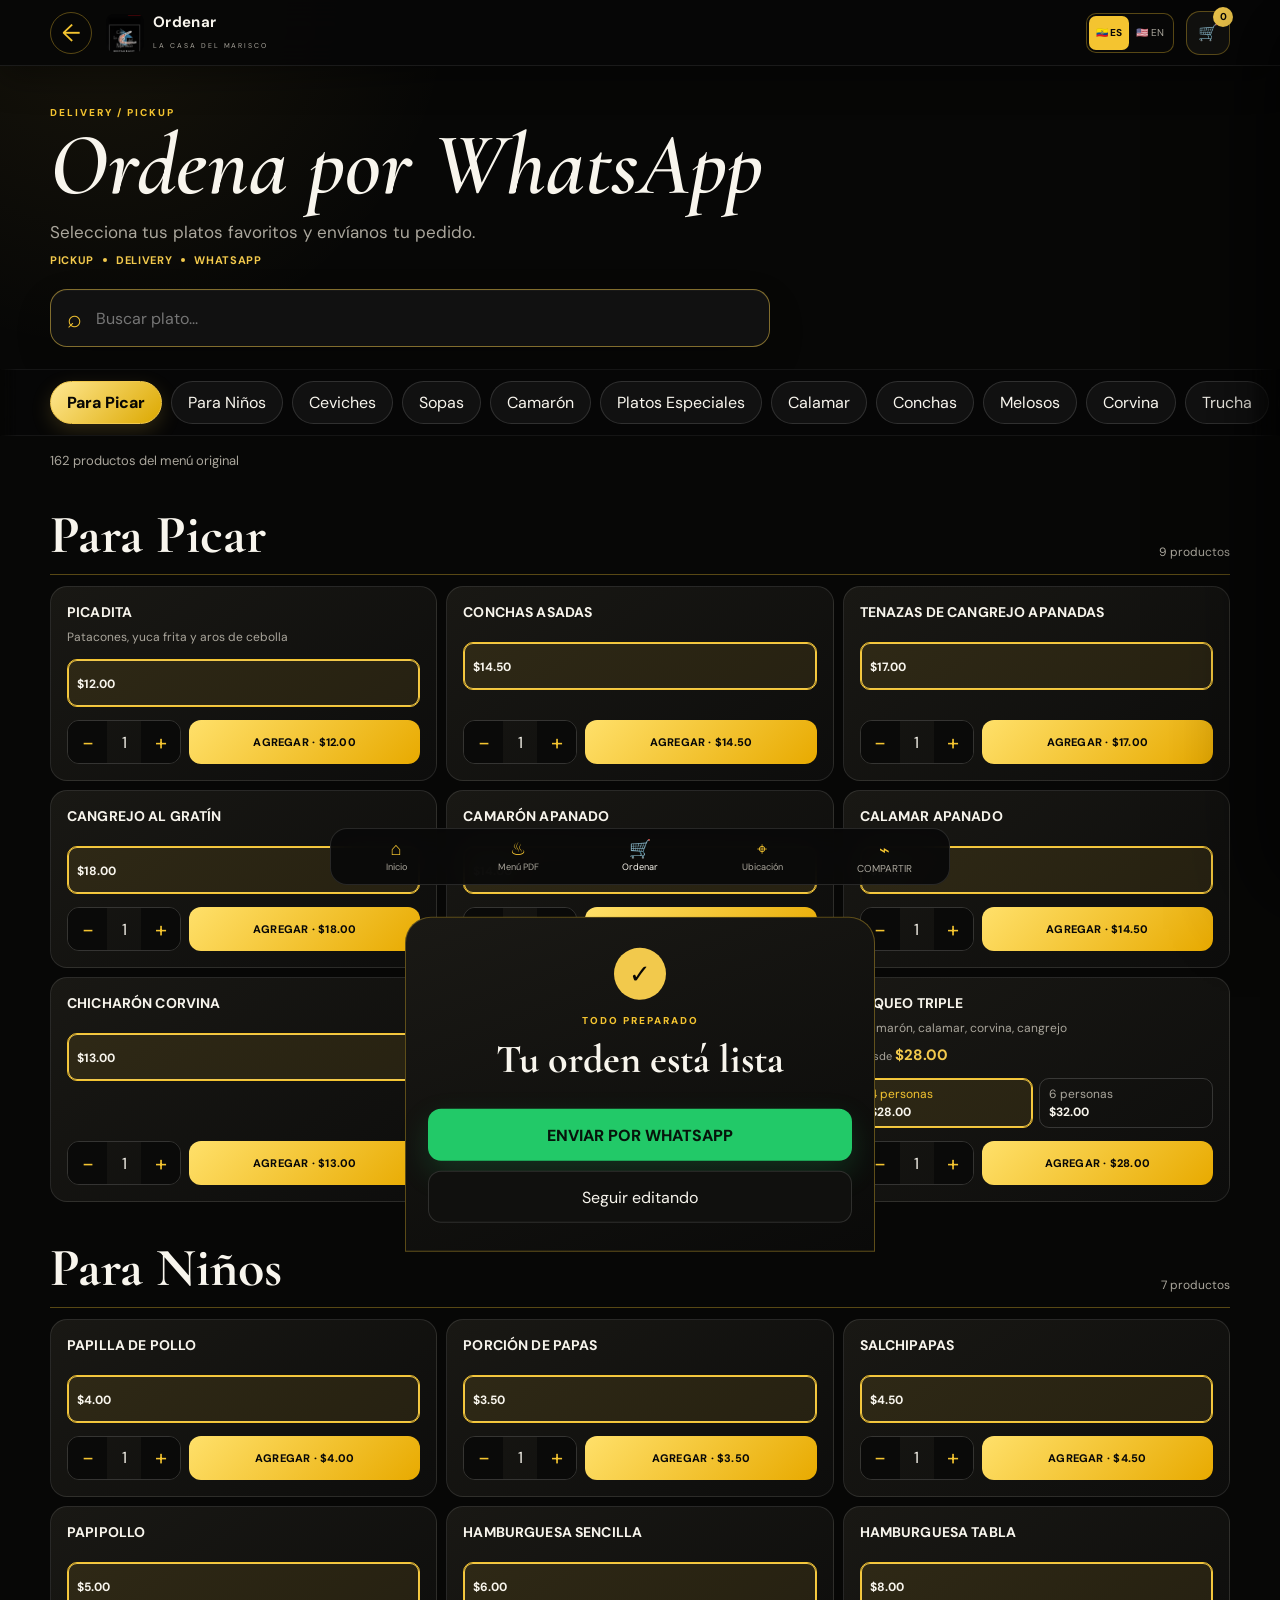
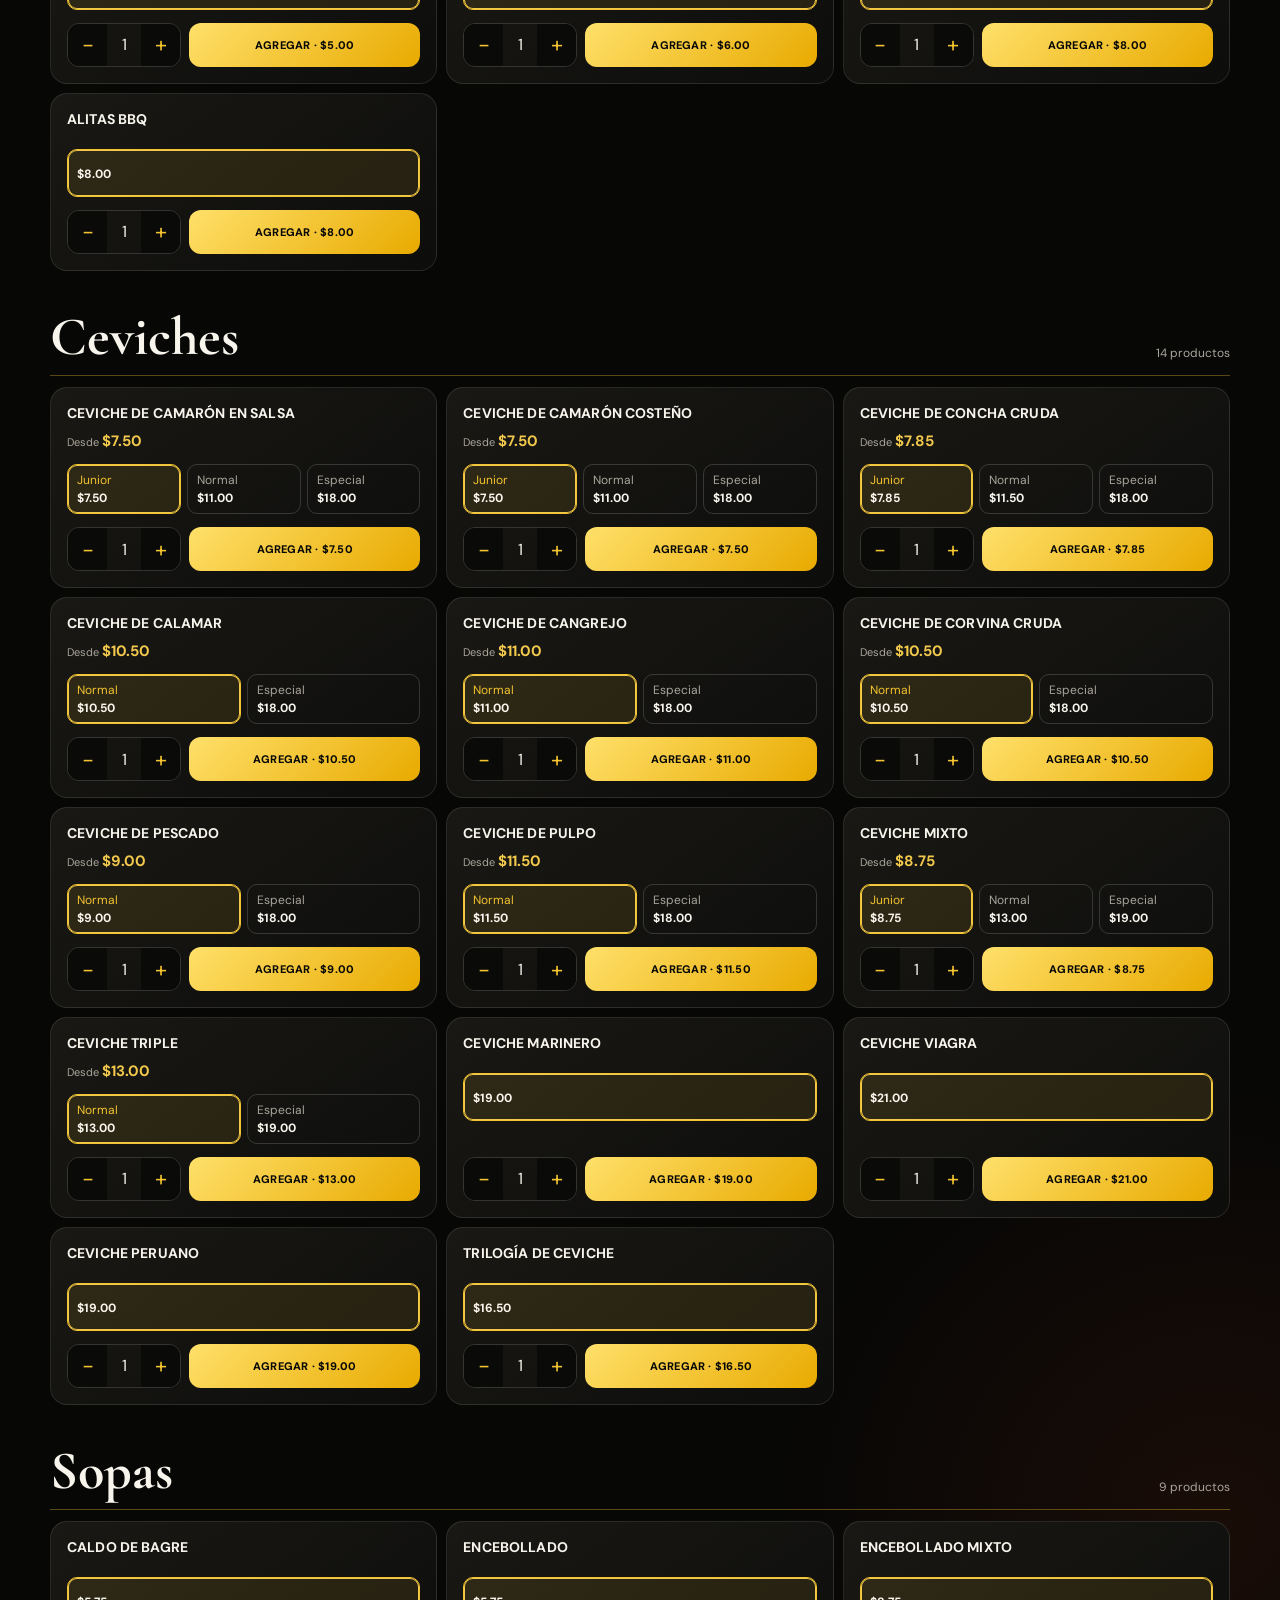
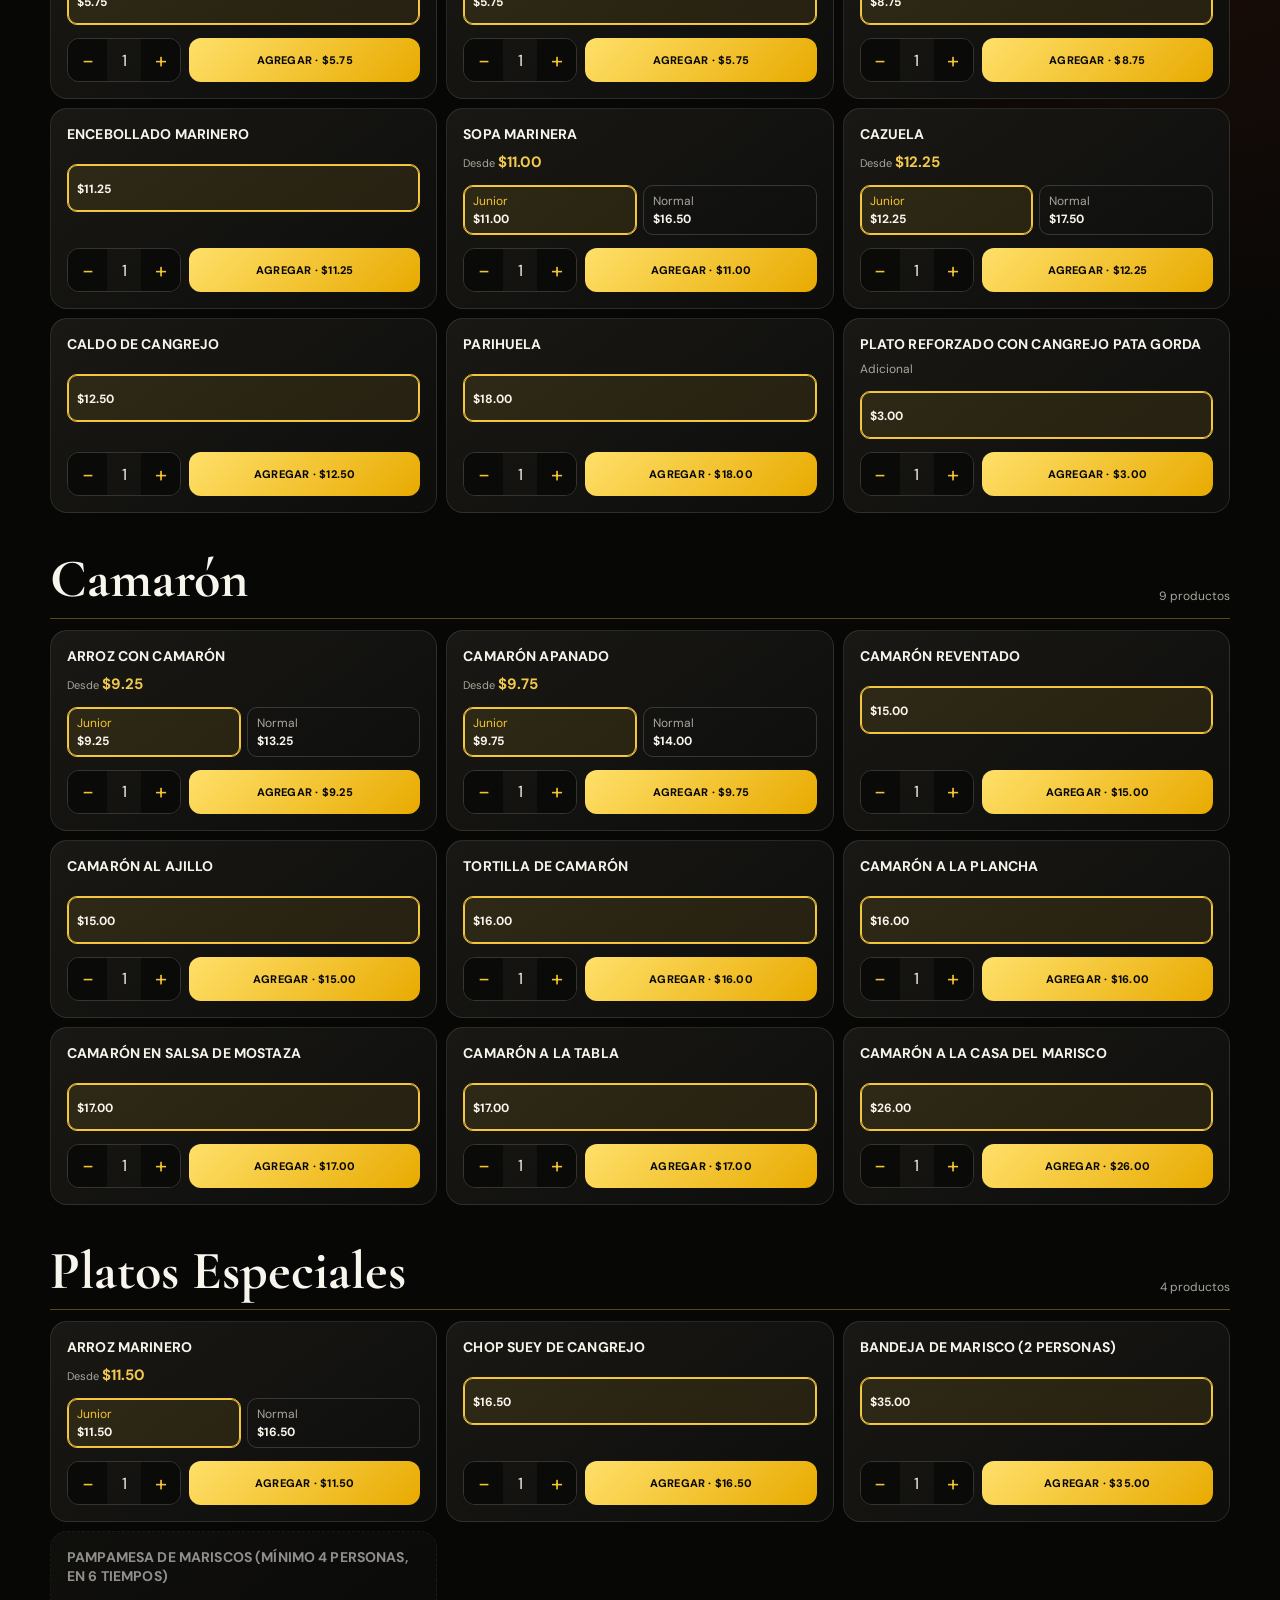
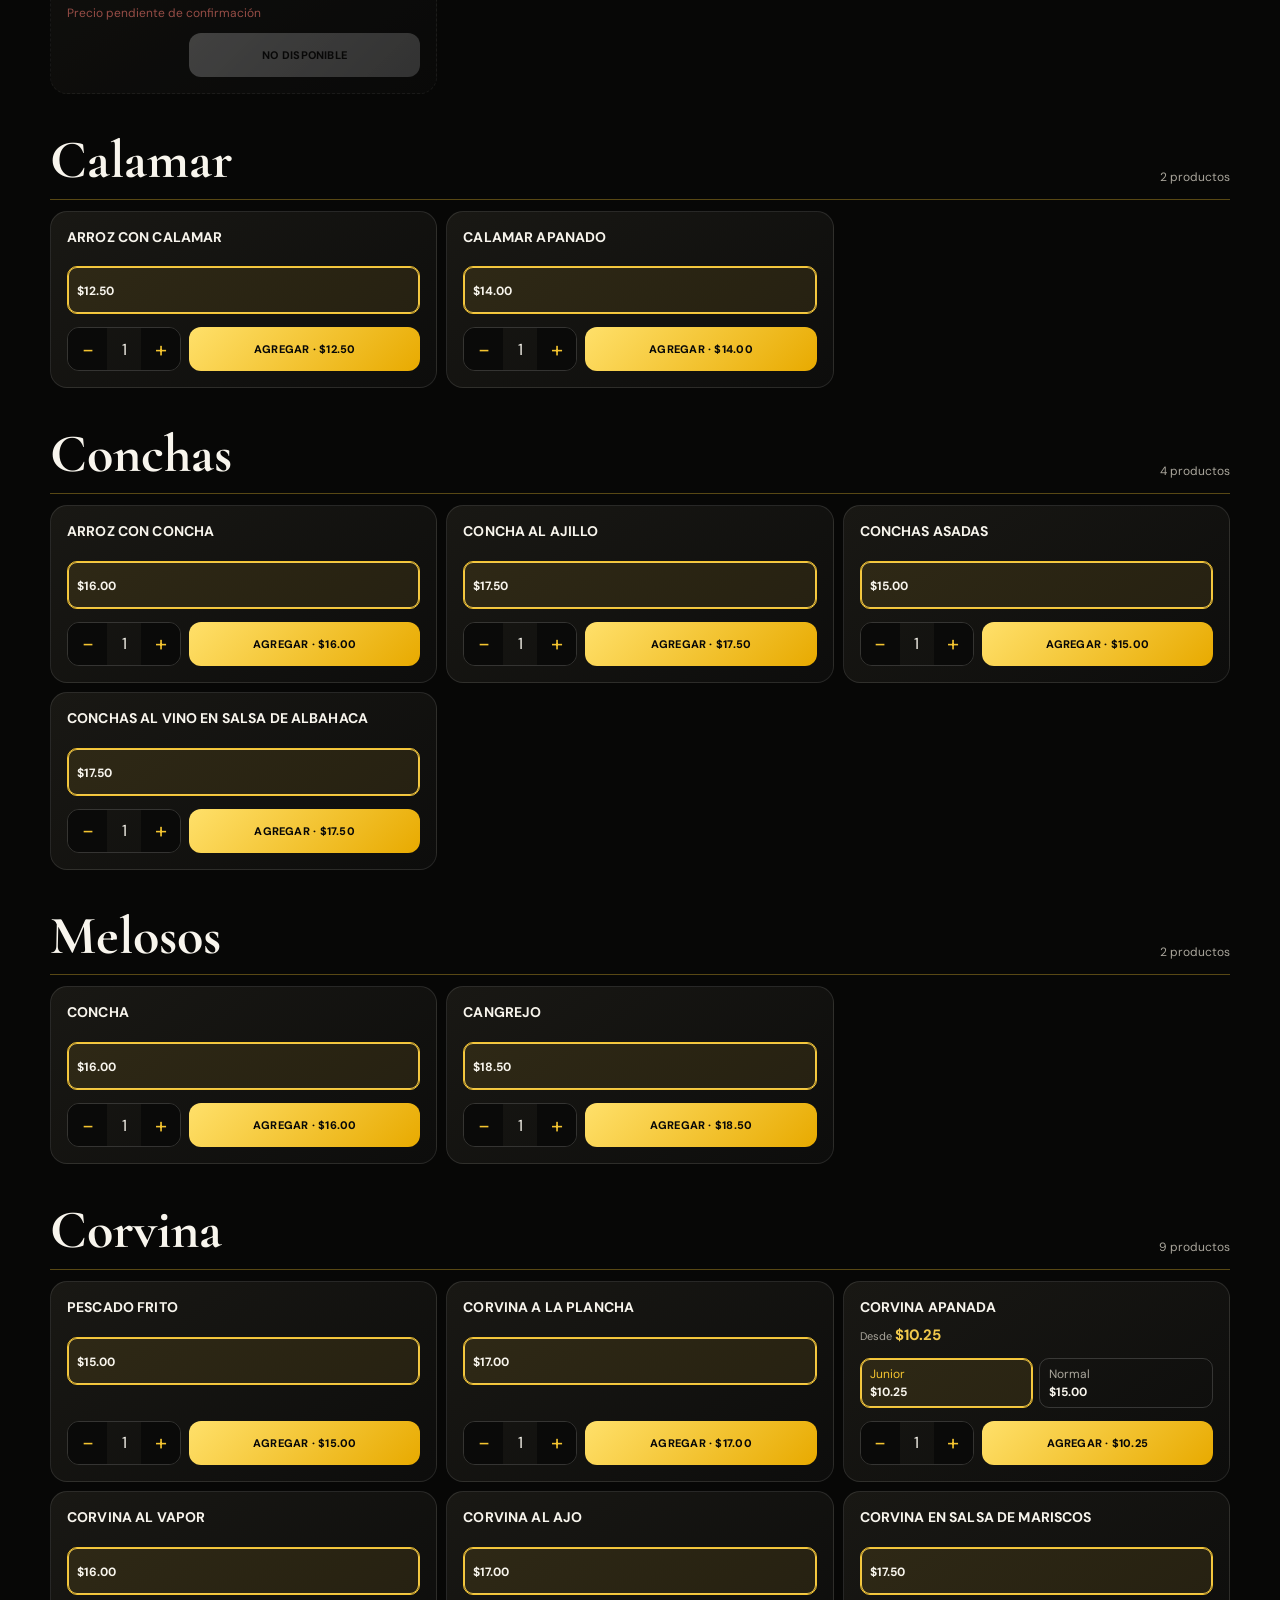
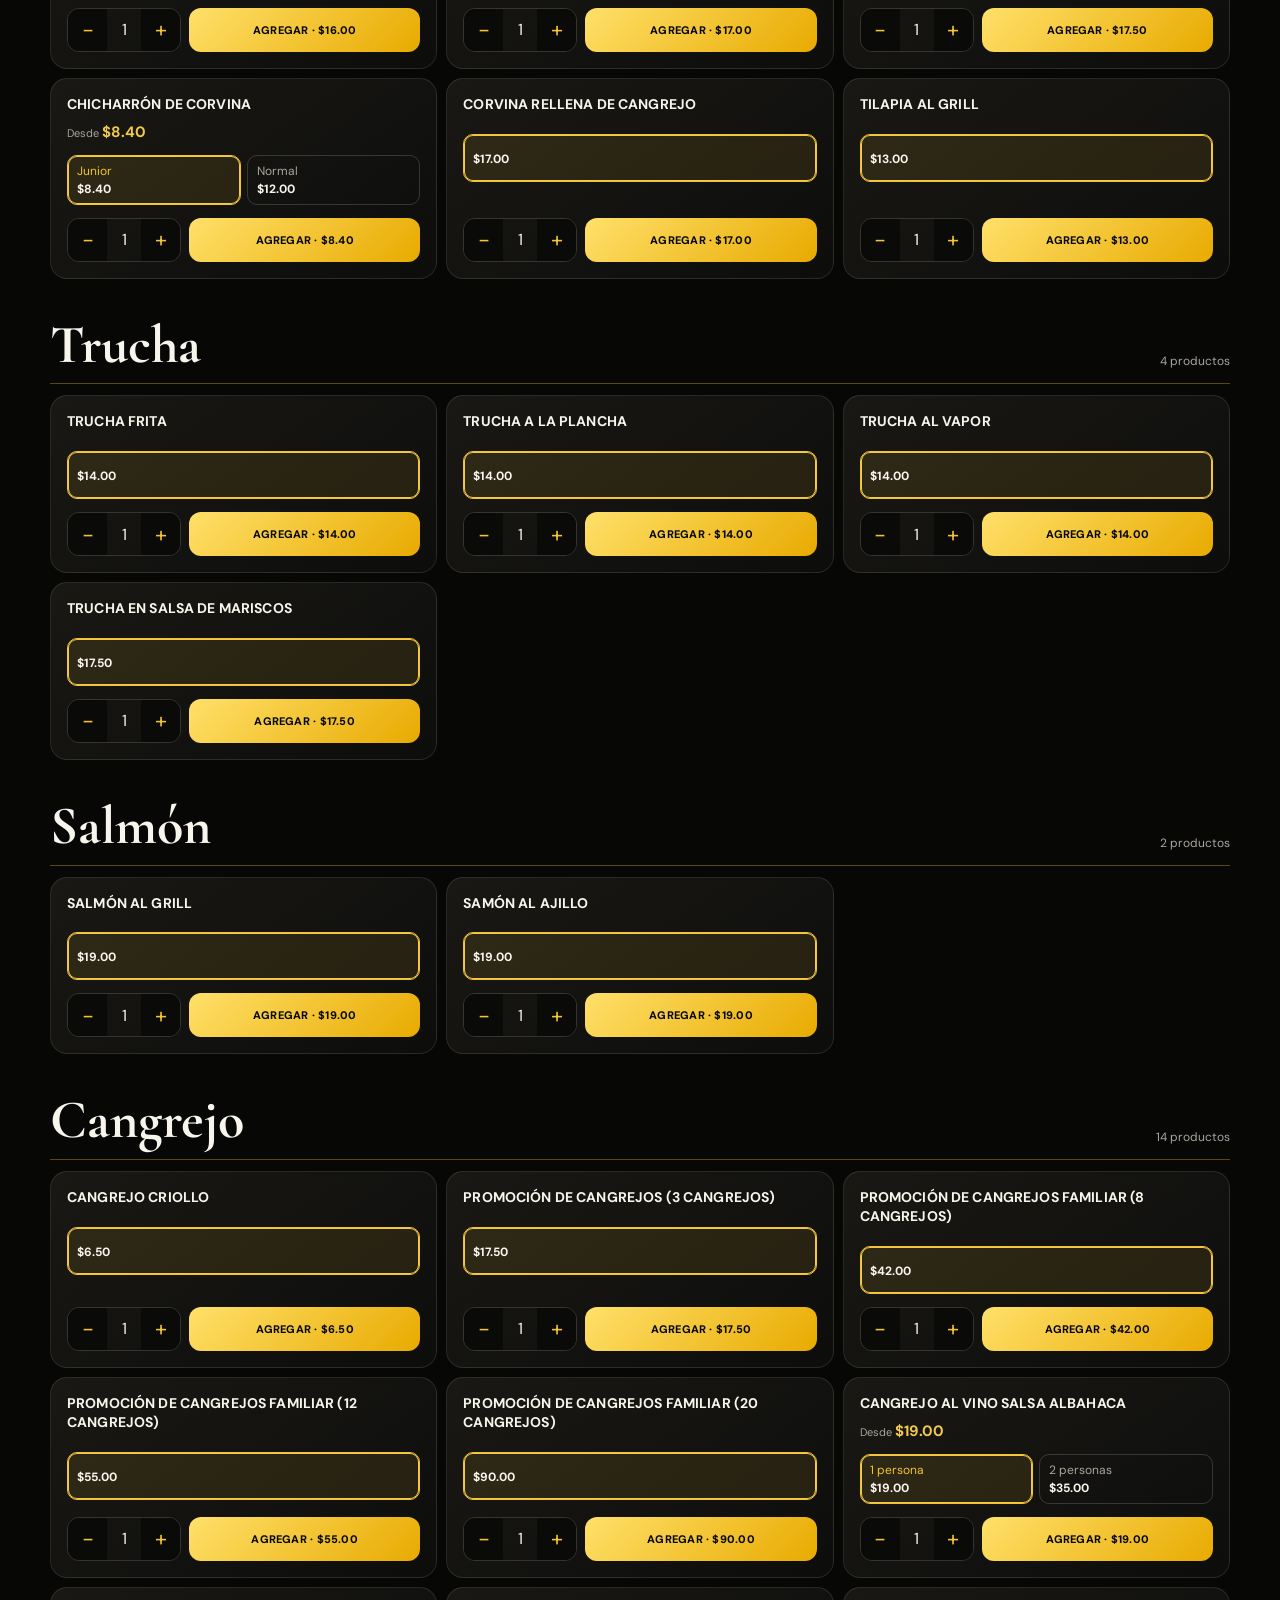
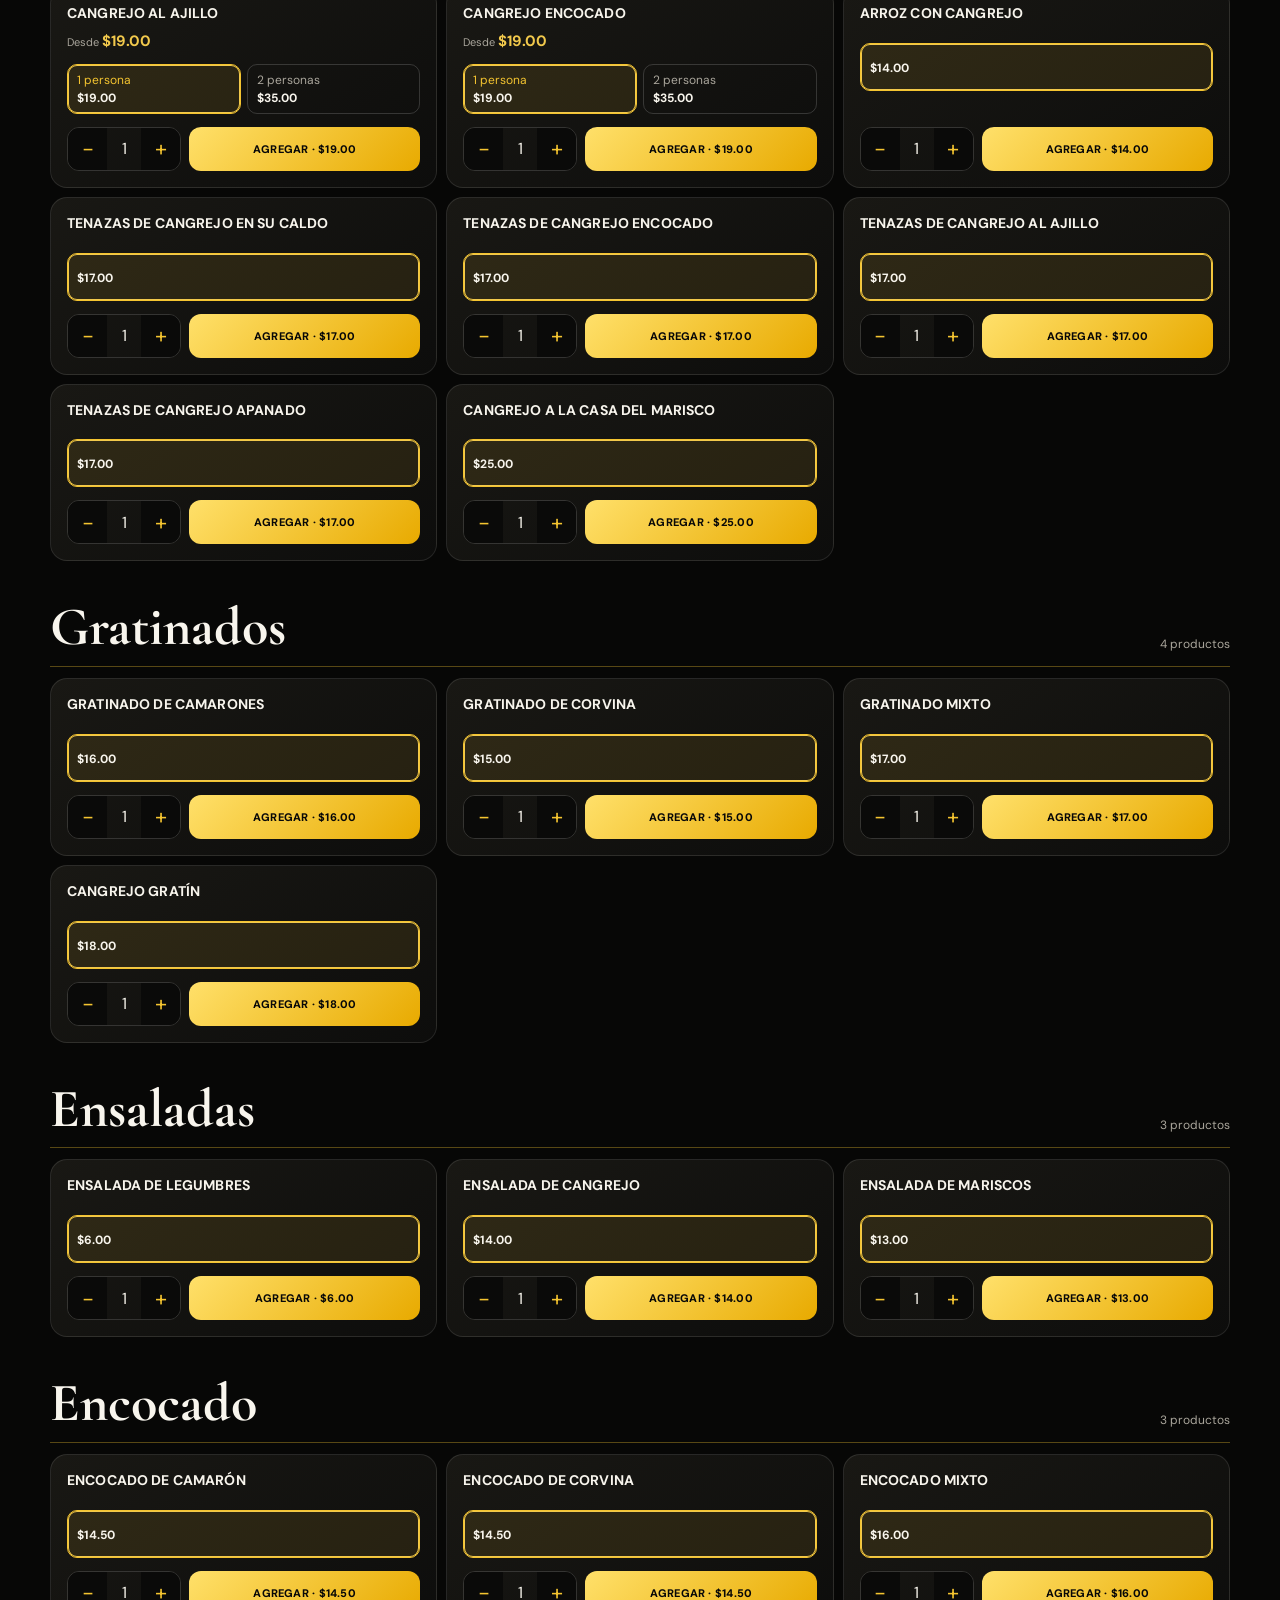
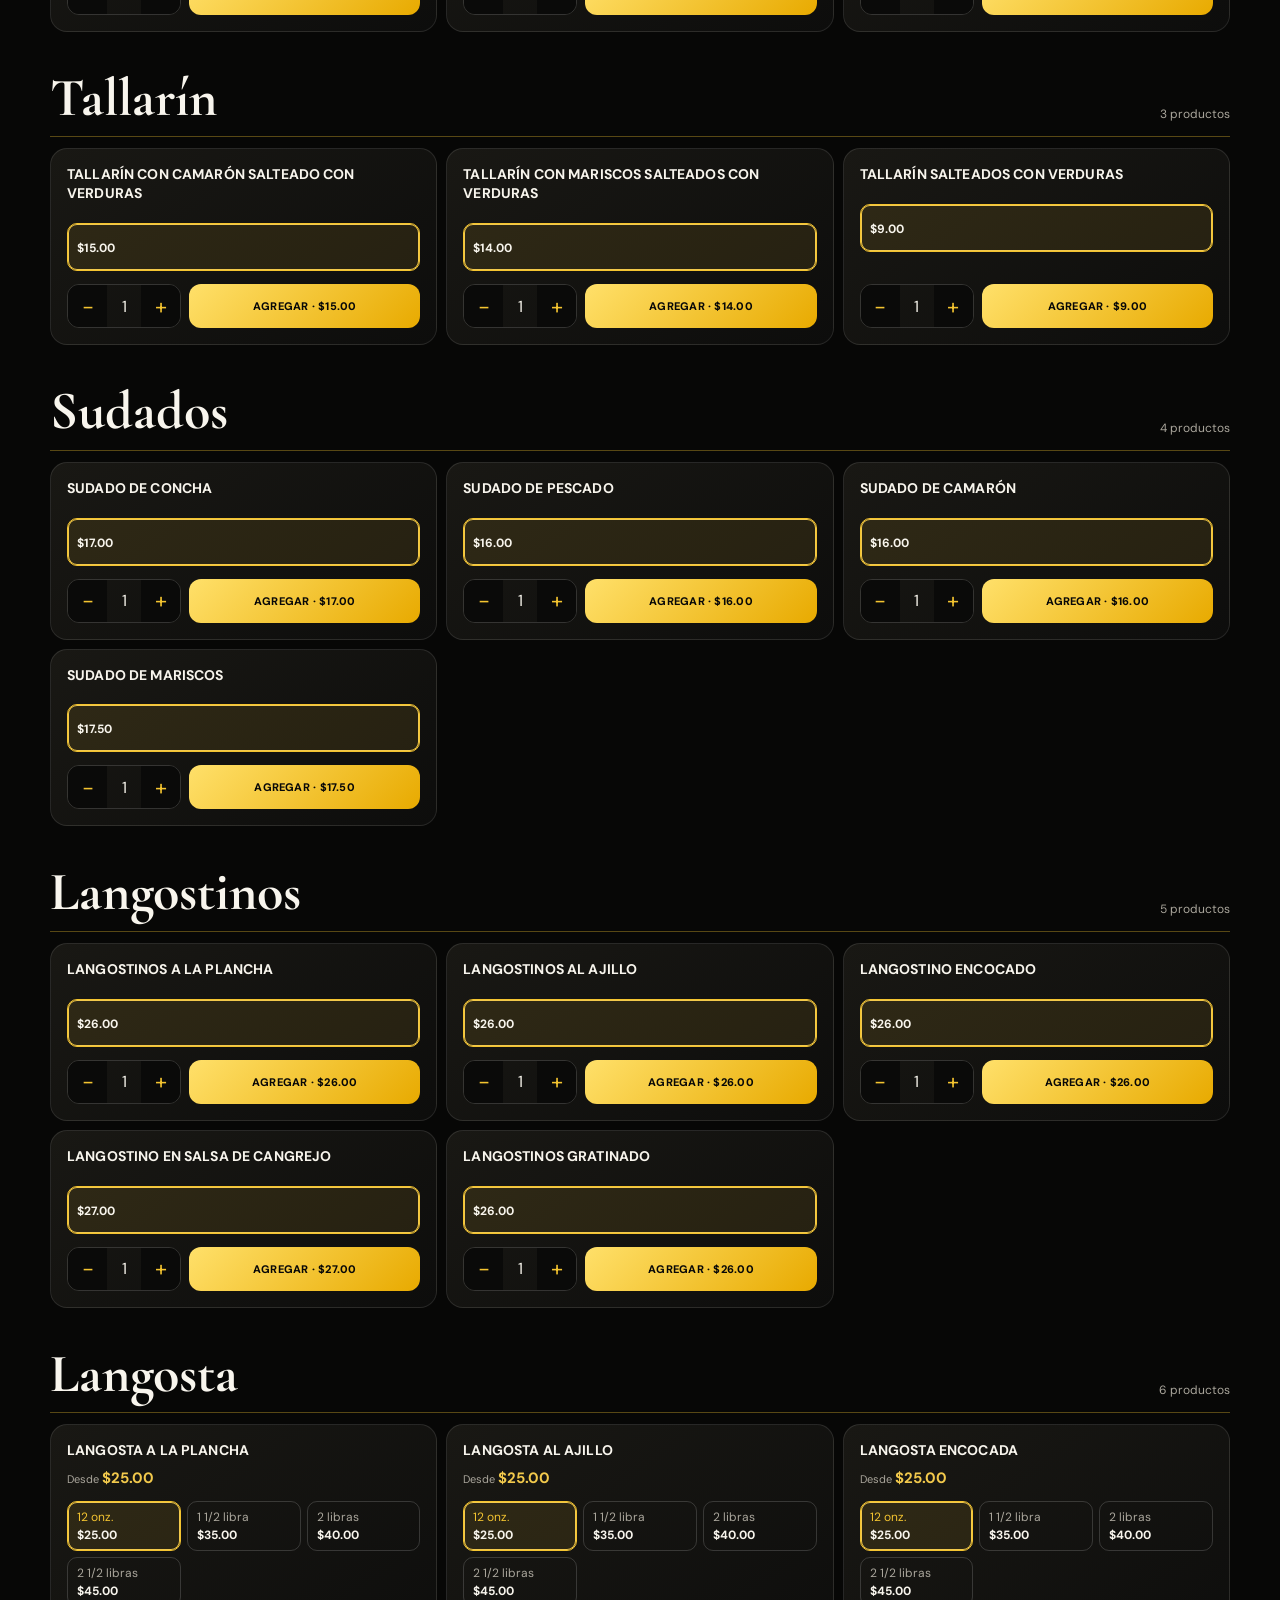
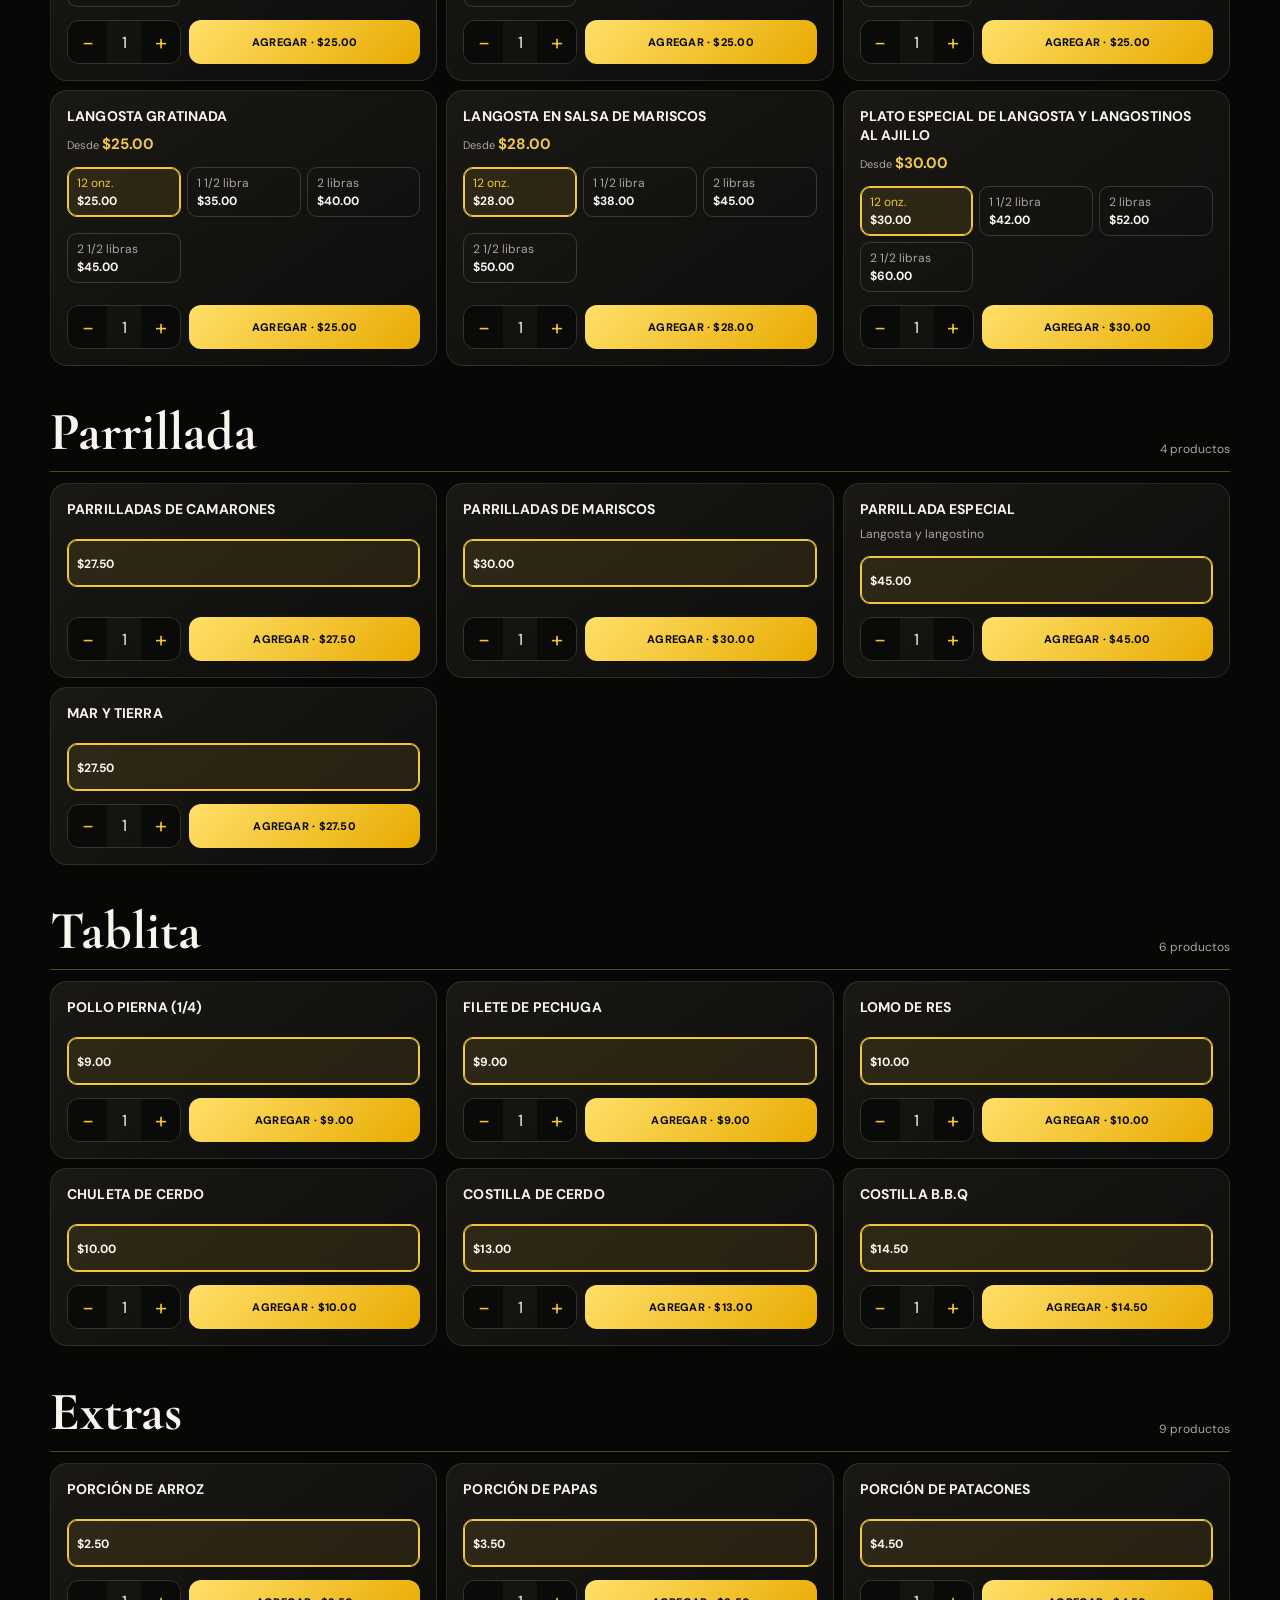
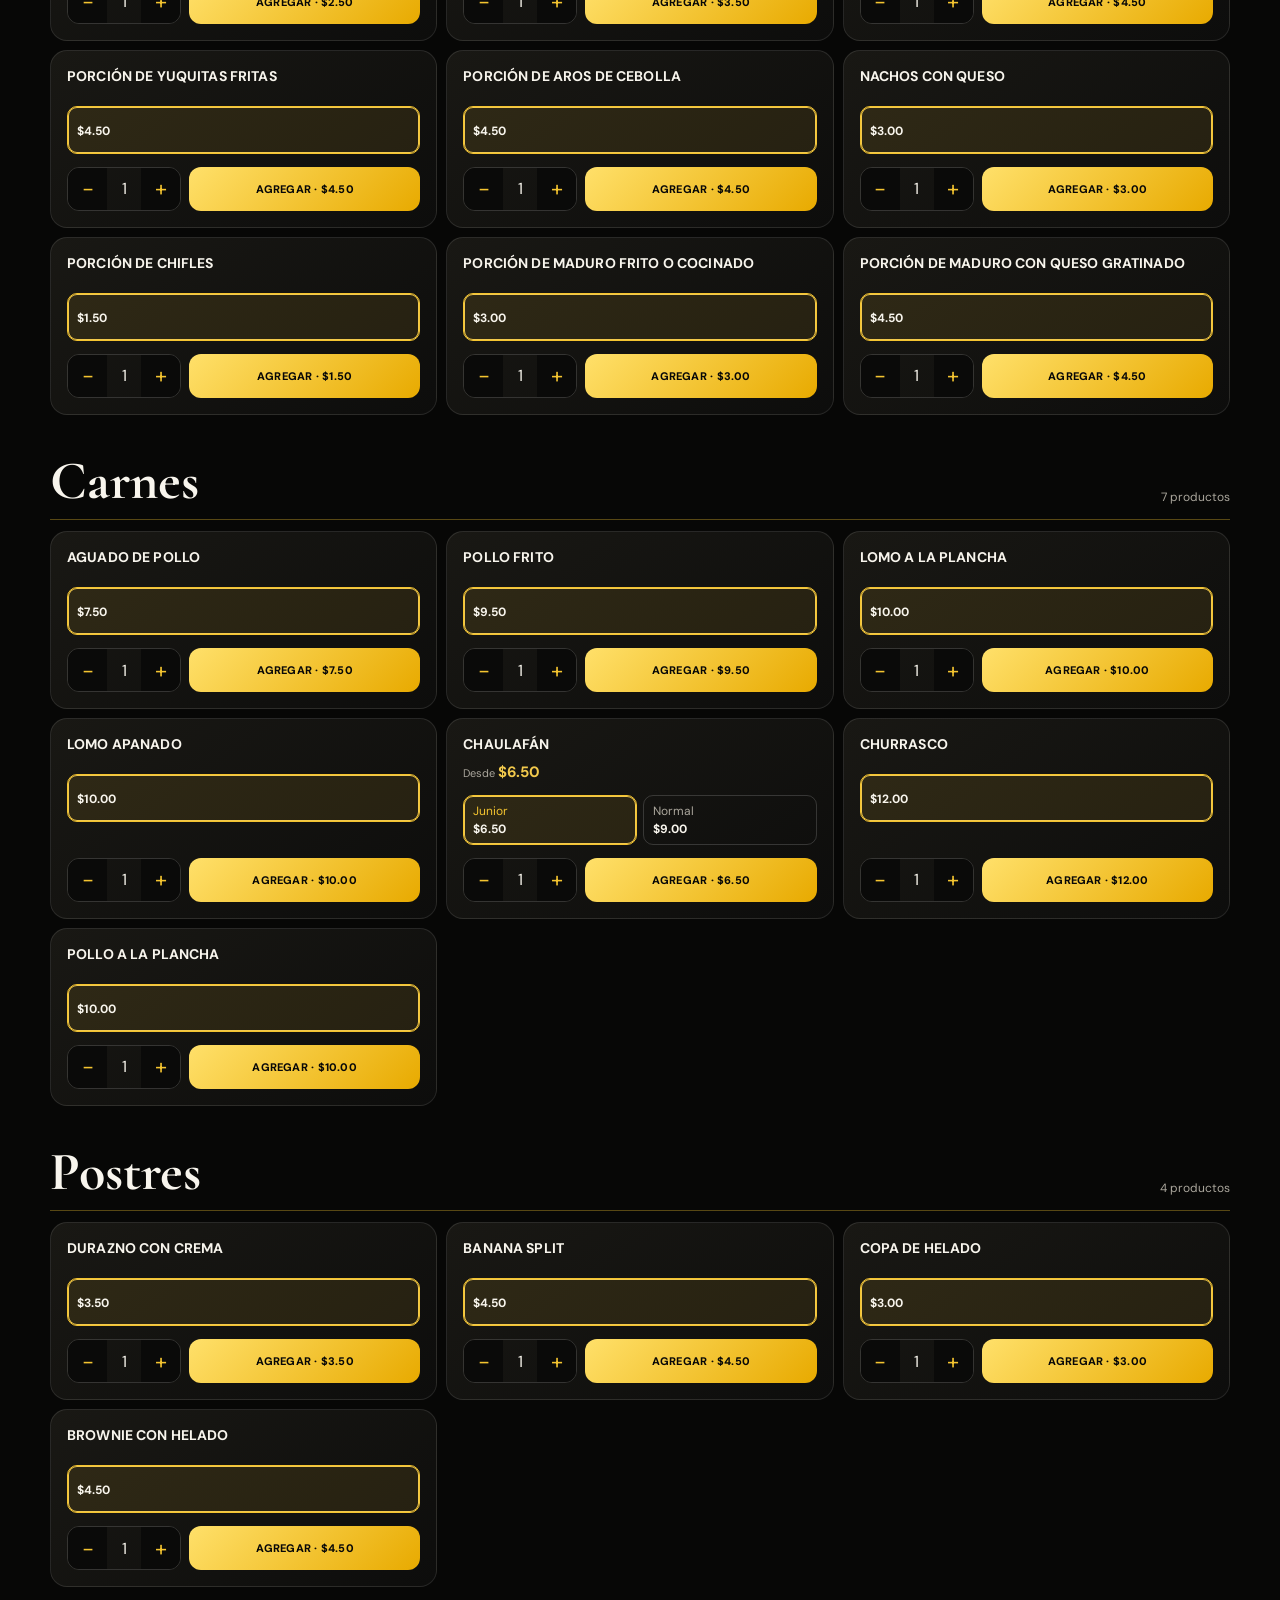
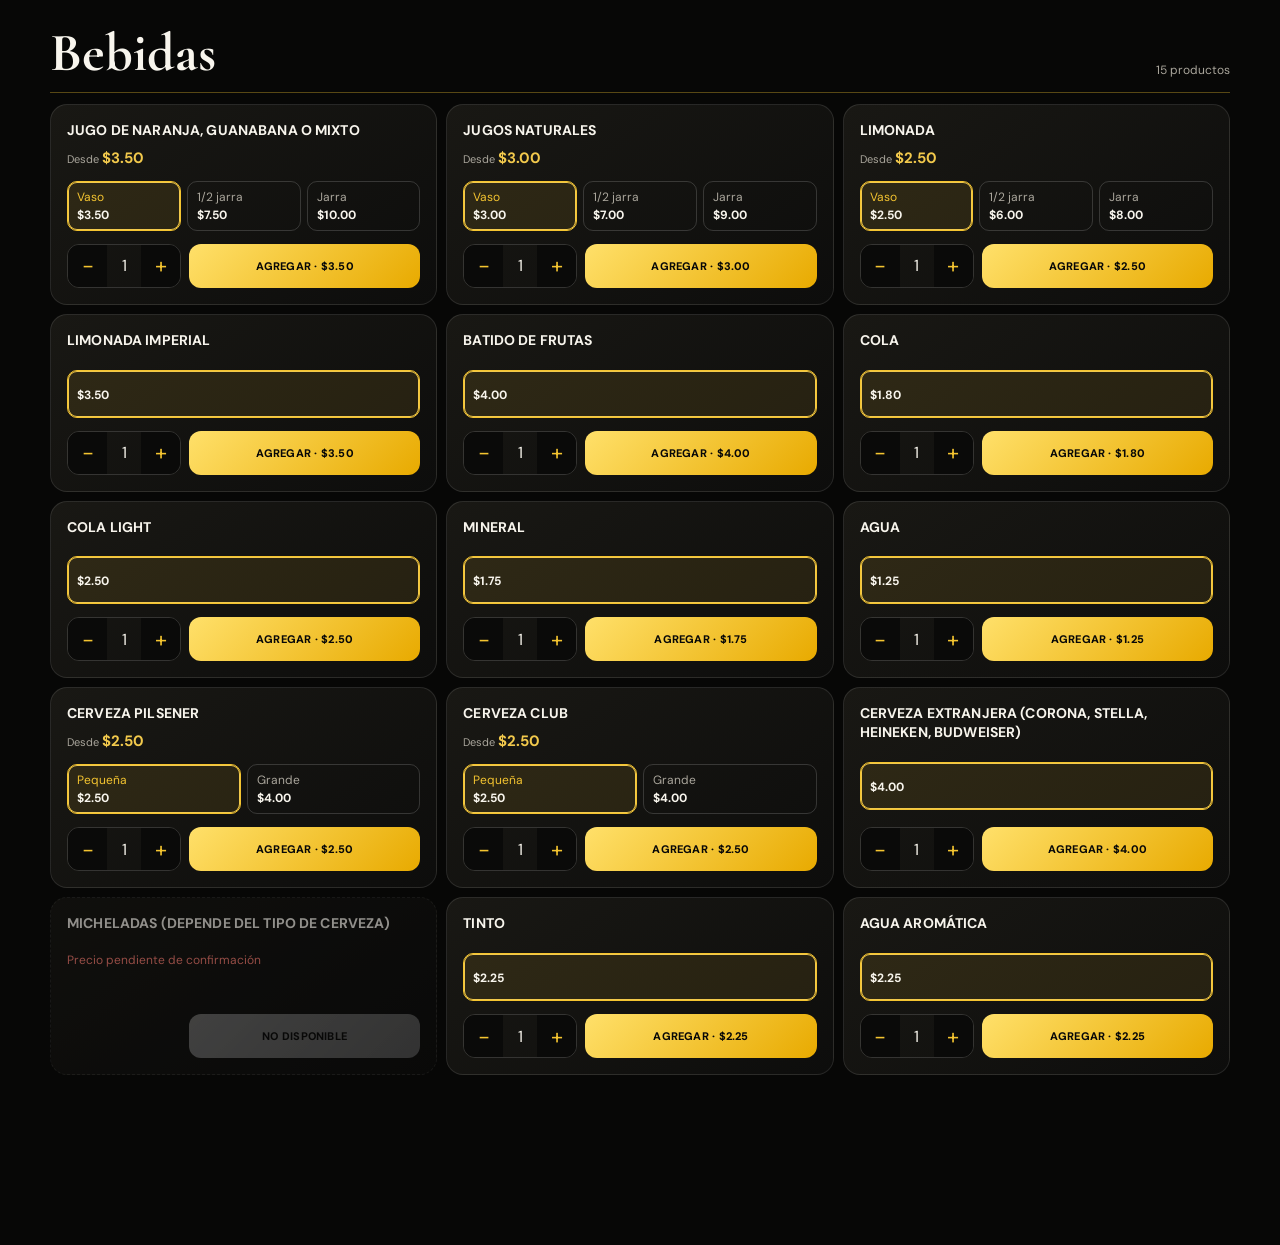
==== ordenar/index.html @ 774e7944 "Initial release - La Casa del Marisco digital card" ====
<!doctype html>
<html lang="es">
  <head>
    <meta charset="UTF-8" />
    <meta name="viewport" content="width=device-width, initial-scale=1, viewport-fit=cover" />
    <meta name="theme-color" content="#080808" />
    <meta name="description" content="Ordena el menú real de La Casa del Marisco por WhatsApp." />
    <title>Ordenar por WhatsApp | La Casa del Marisco</title>
    <link rel="preconnect" href="https://fonts.googleapis.com" />
    <link rel="preconnect" href="https://fonts.gstatic.com" crossorigin />
    <link href="https://fonts.googleapis.com/css2?family=Cormorant+Garamond:ital,wght@1,600&family=DM+Sans:wght@400;500;600;700&display=swap" rel="stylesheet" />
    <link rel="stylesheet" href="order.css" />
    <link rel="stylesheet" href="premium.css" />
    <link rel="stylesheet" href="i18n.css" />
  </head>
  <body>
    <header class="order-header">
      <a href="../#inicio" class="back-link" aria-label="Volver al inicio" data-i18n-aria="backHome">←</a>
      <a href="../#inicio" class="order-brand"><img src="../assets/images/logo-menu.png" alt="" /><span><strong data-i18n="order">Ordenar</strong><small>LA CASA DEL MARISCO</small></span></a>
      <div class="order-language" role="group" aria-label="Idioma" data-i18n-aria="languageLabel"><button type="button" data-lang="es">🇪🇨 ES</button><button type="button" data-lang="en">🇺🇸 EN</button></div>
      <button class="header-cart" id="header-cart" aria-label="Abrir carrito" data-i18n-aria="openCart"><span>🛒</span><b id="header-count">0</b></button>
    </header>

    <main>
      <section class="order-hero">
        <p class="eyebrow" data-i18n="deliveryPickup">Delivery / Pickup</p>
        <h1 data-i18n="orderTitle">Ordena por WhatsApp</h1>
        <p data-i18n="orderIntro">Selecciona tus platos favoritos y envíanos tu pedido.</p>
        <div class="service-pills"><span>Pickup</span><i></i><span>Delivery</span><i></i><span>WhatsApp</span></div>
        <label class="search-field" for="dish-search"><span aria-hidden="true">⌕</span><input id="dish-search" type="search" placeholder="Buscar plato..." data-i18n-placeholder="searchPlaceholder" autocomplete="off" /><button type="button" id="clear-search" aria-label="Limpiar búsqueda" data-i18n-aria="clearSearch" hidden>×</button></label>
      </section>

      <nav class="category-nav" id="category-nav" aria-label="Categorías del menú" data-i18n-aria="menuCategories"></nav>
      <div class="results-status" id="results-status" role="status" aria-live="polite"></div>
      <div class="menu-sections" id="menu-sections"></div>
    </main>

    <button class="sticky-cart" id="open-cart" aria-haspopup="dialog">
      <span>🛒 <b data-i18n="viewOrder">Ver mi orden</b></span><strong id="sticky-summary">0 productos · $0.00</strong>
    </button>

    <div class="cart-backdrop" id="cart-backdrop"></div>
    <aside class="cart-drawer" id="cart-drawer" role="dialog" aria-modal="true" aria-labelledby="cart-title" aria-hidden="true">
      <div class="drawer-heading"><div><p class="eyebrow">La Casa del Marisco</p><h2 id="cart-title" data-i18n="yourOrder">Tu orden</h2></div><button id="close-cart" class="close-cart" aria-label="Cerrar orden" data-i18n-aria="closeOrder">×</button></div>
      <div id="cart-items" class="cart-items"></div>
      <button id="clear-cart" class="clear-cart" data-i18n="clearOrder" disabled>Vaciar orden</button>
      <div class="order-totals"><div><span data-i18n="subtotal">Subtotal</span><strong id="cart-subtotal">$0.00</strong></div><div class="grand-total"><span data-i18n="total">Total</span><strong id="cart-total">$0.00</strong></div></div>

      <form id="checkout-form" novalidate>
        <div class="form-section-title"><span>1</span><div><h3 data-i18n="yourInfo">Tu información</h3><p data-i18n="identifyOrder">Datos para identificar tu pedido</p></div></div>
        <label for="customer-name"><span data-i18n="name">Nombre</span> <span>*</span></label>
        <input id="customer-name" name="name" autocomplete="name" required placeholder="Tu nombre" data-i18n-placeholder="yourName" />
        <div class="form-section-title"><span>2</span><div><h3 data-i18n="receiveOrder">¿Cómo deseas recibir tu orden?</h3></div></div>
        <fieldset>
          <legend><span data-i18n="orderType">Tipo de orden</span> <span>*</span></legend>
          <label class="radio-card"><input type="radio" name="orderType" value="Pickup" required /><span>🏪 Pickup</span></label>
          <label class="radio-card"><input type="radio" name="orderType" value="Delivery" required /><span>🛵 Delivery</span></label>
        </fieldset>
        <div id="delivery-field" hidden><label for="delivery-address"><span data-i18n="deliveryAddress">Dirección de entrega</span> <span>*</span></label><textarea id="delivery-address" rows="3" placeholder="Escribe la dirección completa" data-i18n-placeholder="fullAddress"></textarea></div>
        <label for="order-notes" data-i18n="restaurantNotes">Notas para el restaurante</label>
        <textarea id="order-notes" rows="3" placeholder="Ej.: sin cebolla, poca sal, indicaciones especiales..." data-i18n-placeholder="notesPlaceholder"></textarea>
        <p class="field-help" data-i18n="notesHelp">Puedes escribir aquí cualquier indicación para tu pedido.</p>
        <div class="form-error" id="form-error" role="alert" aria-live="assertive"></div>
        <button type="submit" class="send-button" data-i18n="sendOrder">💬 Enviar orden por WhatsApp</button>
        <p class="privacy-note" data-i18n="privacyNote">Revisarás tu mensaje antes de enviarlo. Aquí no se procesan pagos.</p>
      </form>
    </aside>

    <div class="confirm-backdrop" id="confirm-backdrop"></div>
    <section class="confirm-sheet" id="confirm-sheet" role="dialog" aria-modal="true" aria-labelledby="confirm-title" aria-hidden="true">
      <span class="confirm-check">✓</span><p class="eyebrow" data-i18n="allReady">Todo preparado</p><h2 id="confirm-title" data-i18n="orderReady">Tu orden está lista</h2>
      <p id="confirm-summary"></p><strong id="confirm-total"></strong><p id="confirm-type"></p>
      <button id="confirm-send" class="send-button" data-i18n="sendWhatsapp">Enviar por WhatsApp</button><button id="continue-editing" class="continue-button" data-i18n="continueEditing">Seguir editando</button>
    </section>

    <nav class="bottom-nav" aria-label="Navegación inferior" data-i18n-aria="bottomNavigation">
      <a href="../#inicio"><span>⌂</span><small data-i18n="home">Inicio</small></a>
      <a href="../#menu"><span>♨</span><small data-i18n="pdfMenu">Menú PDF</small></a>
      <a href="./" aria-current="page"><span>🛒</span><small data-i18n="order">Ordenar</small></a>
      <a id="order-location" target="_blank" rel="noopener noreferrer"><span>⌖</span><small data-i18n="location">Ubicación</small></a>
      <button id="order-share"><span>⌁</span><small data-i18n="share">Compartir</small></button>
    </nav>
    <div class="toast" id="toast" role="status" aria-live="polite"></div>
    <script type="module" src="order.js"></script>
  </body>
</html>
---- ordenar/order.css ----
:root{--ink:#070707;--panel:#11110f;--panel2:#191814;--gold:#f4c430;--gold2:#ffe06a;--white:#f8f5ed;--muted:#aaa69c;--line:rgba(244,196,48,.34);--danger:#ff8175;--max:1180px}*{box-sizing:border-box}html{scroll-behavior:smooth;scroll-padding-top:158px}body{margin:0;min-width:320px;background:radial-gradient(circle at 85% 15%,rgba(195,77,18,.12),transparent 30%),var(--ink);color:var(--white);font-family:"DM Sans",sans-serif;overflow-x:hidden;padding-bottom:150px}button,input,textarea{font:inherit}.order-header{height:72px;position:sticky;z-index:30;top:0;display:grid;grid-template-columns:44px 1fr auto;align-items:center;gap:12px;padding:8px max(14px,calc((100vw - var(--max))/2));background:rgba(7,7,7,.92);backdrop-filter:blur(18px);border-bottom:1px solid rgba(255,255,255,.08)}.back-link{width:42px;height:42px;display:grid;place-items:center;border:1px solid var(--line);border-radius:50%;color:var(--gold);text-decoration:none;font-size:24px}.order-brand{color:var(--white);text-decoration:none}.order-brand strong{font-family:"Cormorant Garamond",serif;font-size:20px;display:block}.order-brand small{font-size:8px;letter-spacing:.28em;color:var(--muted)}.menu-link{color:var(--gold);font-size:12px;text-decoration:none;border:1px solid var(--line);border-radius:12px;padding:10px 12px}.order-hero{width:min(var(--max),calc(100% - 28px));margin:0 auto;padding:62px 0 28px}.eyebrow{margin:0 0 8px;color:var(--gold);font-size:10px;font-weight:800;letter-spacing:.2em;text-transform:uppercase}.order-hero h1,.drawer-heading h2{font-family:"Cormorant Garamond",serif;font-style:italic;font-weight:600;line-height:.88;margin:0}.order-hero h1{font-size:clamp(56px,11vw,104px);max-width:780px}.order-hero>p:last-of-type{color:var(--muted);font-size:17px}.search-field{margin-top:28px;max-width:660px;height:56px;display:flex;align-items:center;gap:12px;padding:0 16px;border:1px solid var(--line);border-radius:17px;background:#111}.search-field span{font-size:25px;color:var(--gold)}.search-field input{width:100%;border:0;outline:0;background:transparent;color:var(--white);font-size:16px}.category-nav{position:sticky;z-index:20;top:72px;display:flex;gap:8px;overflow-x:auto;padding:12px max(14px,calc((100vw - var(--max))/2));background:rgba(7,7,7,.94);backdrop-filter:blur(16px);scrollbar-width:none;border-block:1px solid rgba(255,255,255,.06)}.category-nav::-webkit-scrollbar{display:none}.category-nav button{flex:none;border:1px solid rgba(255,255,255,.13);border-radius:999px;padding:10px 14px;background:#111;color:var(--white);cursor:pointer}.category-nav button:hover,.category-nav button:focus-visible{border-color:var(--gold);outline:0;color:var(--gold)}.results-status{width:min(var(--max),calc(100% - 28px));margin:20px auto 0;color:var(--muted);font-size:13px}.menu-sections{width:min(var(--max),calc(100% - 28px));margin:0 auto}.menu-category{padding:54px 0 0}.category-heading{display:flex;align-items:end;justify-content:space-between;border-bottom:1px solid var(--line);padding-bottom:14px;margin-bottom:16px}.category-heading h2{font-family:"Cormorant Garamond",serif;font-size:clamp(40px,7vw,64px);margin:0;line-height:.9}.category-heading span{color:var(--muted);font-size:12px}.product-grid{display:grid;grid-template-columns:repeat(2,minmax(0,1fr));gap:12px}.product-card{display:grid;grid-template-rows:auto 1fr auto;min-height:245px;padding:20px;border:1px solid rgba(255,255,255,.11);border-radius:20px;background:linear-gradient(145deg,var(--panel2),#0d0d0c)}.product-card h3{font-size:16px;margin:0 0 7px}.product-card .description{color:var(--muted);font-size:12px;line-height:1.45;margin:0}.option-list{display:flex;flex-wrap:wrap;gap:7px;margin:18px 0}.option-chip{position:relative}.option-chip input{position:absolute;opacity:0;pointer-events:none}.option-chip span{display:block;border:1px solid rgba(255,255,255,.16);border-radius:11px;padding:9px 10px;color:var(--muted);font-size:12px;cursor:pointer}.option-chip strong{display:block;color:var(--white);margin-top:2px}.option-chip input:checked+span{border-color:var(--gold);background:rgba(244,196,48,.1);color:var(--gold)}.option-chip input:focus-visible+span{outline:2px solid var(--gold2);outline-offset:2px}.product-actions{display:flex;align-items:center;justify-content:space-between;gap:10px}.quantity-picker{display:flex;align-items:center;border:1px solid rgba(255,255,255,.14);border-radius:12px;overflow:hidden}.quantity-picker button{width:42px;height:42px;border:0;background:#0a0a09;color:var(--gold);font-size:22px;cursor:pointer}.quantity-picker output{min-width:34px;text-align:center}.add-button{min-height:44px;border:0;border-radius:12px;padding:0 18px;background:linear-gradient(135deg,var(--gold2),#e8aa00);color:#080808;font-weight:800;text-transform:uppercase;cursor:pointer}.unavailable{color:var(--danger);font-size:12px}.add-button:disabled{filter:grayscale(1);opacity:.45}.sticky-cart{position:fixed;z-index:45;left:50%;bottom:74px;transform:translateX(-50%);width:min(560px,calc(100% - 20px));min-height:58px;border:1px solid #ffe16a;border-radius:17px;padding:10px 18px;background:linear-gradient(135deg,#ffe36b,#e7a700);color:#090909;display:flex;align-items:center;justify-content:space-between;gap:12px;box-shadow:0 16px 50px rgba(0,0,0,.65);cursor:pointer}.sticky-cart strong{font-size:12px}.cart-backdrop{position:fixed;z-index:60;inset:0;background:rgba(0,0,0,.72);opacity:0;visibility:hidden;transition:.25s}.cart-backdrop.open{opacity:1;visibility:visible}.cart-drawer{position:fixed;z-index:70;right:0;top:0;bottom:0;width:min(480px,100%);overflow:auto;padding:28px 24px 80px;background:#0d0d0c;border-left:1px solid var(--line);transform:translateX(102%);transition:.32s ease}.cart-drawer.open{transform:none}.drawer-heading{display:flex;justify-content:space-between;align-items:center}.drawer-heading h2{font-size:50px}.close-cart{width:44px;height:44px;border:1px solid var(--line);border-radius:50%;background:#111;color:var(--gold);font-size:28px;cursor:pointer}.cart-item{display:grid;grid-template-columns:1fr auto;gap:14px;padding:17px 0;border-bottom:1px solid rgba(255,255,255,.09)}.cart-item h3{font-size:14px;margin:0}.cart-item small,.cart-item .unit{display:block;color:var(--muted);margin-top:4px;font-size:11px}.cart-item .line-total{display:block;margin-top:7px;color:var(--gold);font-weight:700}.cart-controls{display:flex;align-items:center;gap:5px}.cart-controls button{width:34px;height:34px;border:1px solid rgba(255,255,255,.15);border-radius:9px;background:#090909;color:var(--gold);cursor:pointer}.cart-controls .remove{color:var(--danger)}.empty-cart{padding:42px 0;text-align:center;color:var(--muted)}.clear-cart{border:0;background:transparent;color:var(--danger);text-decoration:underline;margin:18px 0;cursor:pointer}.clear-cart:disabled{opacity:.35}.total-row{display:flex;justify-content:space-between;border-block:1px solid var(--line);padding:18px 0;font-size:21px}.total-row strong{color:var(--gold)}#checkout-form{display:grid;gap:10px;margin-top:24px}#checkout-form>label,#checkout-form legend{font-size:12px;color:var(--muted)}#checkout-form label span,#checkout-form legend span{color:var(--gold)}#checkout-form input:not([type=radio]),#checkout-form textarea{width:100%;border:1px solid rgba(255,255,255,.15);border-radius:12px;background:#080808;color:var(--white);padding:13px;outline:0;resize:vertical}#checkout-form input:focus,#checkout-form textarea:focus{border-color:var(--gold)}fieldset{border:0;padding:0;margin:8px 0;display:grid;grid-template-columns:1fr 1fr;gap:8px}legend{grid-column:1/-1;margin-bottom:8px}.radio-card{position:relative}.radio-card input{position:absolute;opacity:0}.radio-card span{display:grid;place-items:center;min-height:46px;border:1px solid rgba(255,255,255,.15);border-radius:12px;color:var(--white)!important;cursor:pointer}.radio-card input:checked+span{border-color:var(--gold);background:rgba(244,196,48,.12);color:var(--gold)!important}.form-error{min-height:20px;color:var(--danger);font-size:12px}.send-button{min-height:56px;border:0;border-radius:14px;background:#22c968;color:#06140b;text-transform:uppercase;font-weight:800;cursor:pointer}.privacy-note{font-size:10px;color:var(--muted);text-align:center;line-height:1.5}.bottom-nav{position:fixed;z-index:44;bottom:0;left:50%;transform:translateX(-50%);width:min(480px,calc(100% - 12px));display:grid;grid-template-columns:repeat(3,1fr);padding:8px 4px max(8px,env(safe-area-inset-bottom));background:rgba(9,9,9,.94);backdrop-filter:blur(16px);border:1px solid rgba(255,255,255,.12);border-bottom:0;border-radius:17px 17px 0 0}.bottom-nav a{text-align:center;text-decoration:none;color:var(--muted);font-size:11px}.bottom-nav span,.bottom-nav small{display:block}.bottom-nav span{font-size:18px;color:var(--gold)}.bottom-nav a[aria-current=page]{color:var(--white)}.toast{position:fixed;z-index:90;left:50%;bottom:145px;transform:translate(-50%,15px);padding:12px 18px;border:1px solid var(--line);border-radius:12px;background:#151410;opacity:0;visibility:hidden;transition:.25s;text-align:center}.toast.show{opacity:1;visibility:visible;transform:translate(-50%,0)}body.cart-open{overflow:hidden}@media(max-width:650px){.menu-link{font-size:10px;padding:9px}.order-brand strong{font-size:16px}.product-grid{grid-template-columns:1fr}.product-card{min-height:220px}.order-hero{padding-top:44px}.order-hero h1{font-size:58px}.product-actions{position:relative}.add-button{flex:1}.category-nav{top:72px}.cart-drawer{padding-inline:18px}}@media(max-width:390px){.order-header{grid-template-columns:42px 1fr auto}.order-brand small{display:none}.menu-link{padding:8px;font-size:9px}.sticky-cart{font-size:13px}.sticky-cart strong{font-size:10px}.product-card{padding:17px}.option-chip span{padding:8px}.category-heading h2{font-size:42px}}@media(min-width:900px){body{padding-bottom:90px}.product-grid{grid-template-columns:repeat(3,minmax(0,1fr))}.bottom-nav{bottom:15px;border-radius:17px;border-bottom:1px solid rgba(255,255,255,.12)}.sticky-cart{bottom:22px;left:auto;right:24px;transform:none;width:350px}}
@media(prefers-reduced-motion:reduce){*{scroll-behavior:auto!important;transition:none!important}}
---- ordenar/premium.css ----
:root {
  --premium-gold: #f2c94c;
  --premium-gold-soft: #ffe892;
  --premium-glow: rgba(242, 201, 76, 0.17);
}

body {
  background:
    radial-gradient(circle at 8% 0%, rgba(242, 201, 76, 0.07), transparent 22rem),
    radial-gradient(circle at 95% 20%, rgba(175, 57, 16, 0.11), transparent 28rem),
    #070706;
  padding-bottom: 170px;
}

.order-header {
  height: 66px;
  grid-template-columns: 42px 1fr 48px;
  box-shadow: 0 10px 35px rgba(0, 0, 0, 0.38);
}

.order-brand {
  display: flex;
  align-items: center;
  gap: 9px;
  min-width: 0;
}

.order-brand img {
  width: 38px;
  height: 38px;
  object-fit: contain;
  border-radius: 8px;
}

.order-brand span {
  min-width: 0;
}

.order-brand strong {
  font-family: "DM Sans", sans-serif;
  font-size: 15px;
  letter-spacing: 0.02em;
}

.order-brand small {
  white-space: nowrap;
  font-size: 7px;
}

.header-cart {
  position: relative;
  width: 44px;
  height: 44px;
  border: 1px solid var(--line);
  border-radius: 14px;
  background: #11110f;
  color: var(--white);
  cursor: pointer;
}

.header-cart b {
  position: absolute;
  right: -4px;
  top: -5px;
  min-width: 20px;
  height: 20px;
  padding: 0 5px;
  display: grid;
  place-items: center;
  border-radius: 999px;
  background: var(--premium-gold);
  color: #090806;
  font-size: 10px;
}

.order-hero {
  padding: 40px 0 22px;
}

.order-hero h1 {
  max-width: 720px;
  font-size: clamp(52px, 10vw, 88px);
}

.order-hero > p:last-of-type {
  margin-bottom: 10px;
}

.service-pills {
  display: flex;
  align-items: center;
  gap: 9px;
  color: var(--premium-gold);
  font-size: 11px;
  font-weight: 700;
  letter-spacing: 0.06em;
  text-transform: uppercase;
}

.service-pills i {
  width: 4px;
  height: 4px;
  border-radius: 50%;
  background: var(--premium-gold);
}

.search-field {
  max-width: 720px;
  margin-top: 22px;
  height: 58px;
  border-color: rgba(242, 201, 76, 0.5);
  box-shadow: inset 0 1px rgba(255, 255, 255, 0.03), 0 14px 35px rgba(0, 0, 0, 0.2);
}

.search-field:focus-within {
  border-color: var(--premium-gold-soft);
  box-shadow: 0 0 0 3px var(--premium-glow);
}

#clear-search {
  flex: none;
  width: 34px;
  height: 34px;
  border: 0;
  border-radius: 50%;
  background: rgba(255, 255, 255, 0.08);
  color: var(--muted);
  cursor: pointer;
}

.category-nav {
  top: 66px;
  gap: 9px;
  padding-block: 11px;
  mask-image: linear-gradient(90deg, transparent, #000 16px, #000 calc(100% - 28px), transparent);
}

.category-nav button {
  min-height: 42px;
  padding-inline: 16px;
  transition: 160ms ease;
}

.category-nav button.active {
  border-color: var(--premium-gold);
  background: linear-gradient(135deg, var(--premium-gold-soft), #dca800);
  color: #080704;
  font-weight: 800;
  box-shadow: 0 7px 20px var(--premium-glow);
}

.results-status {
  margin-top: 16px;
}

.menu-category {
  padding-top: 42px;
}

.category-heading {
  margin-bottom: 11px;
}

.category-heading h2 {
  font-size: clamp(36px, 6vw, 54px);
}

.product-grid {
  gap: 9px;
}

.product-card {
  position: relative;
  min-height: 0;
  padding: 16px;
  border-color: rgba(255, 255, 255, 0.1);
  border-radius: 17px;
  overflow: hidden;
  transition: border-color 160ms ease, transform 160ms ease, box-shadow 160ms ease;
}

.product-card:hover {
  border-color: rgba(242, 201, 76, 0.38);
  transform: translateY(-1px);
  box-shadow: 0 12px 35px rgba(0, 0, 0, 0.25);
}

.product-card h3 {
  padding-right: 4px;
  font-size: 14px;
  line-height: 1.35;
  letter-spacing: 0.01em;
}

.product-card .description {
  display: -webkit-box;
  -webkit-line-clamp: 2;
  -webkit-box-orient: vertical;
  overflow: hidden;
}

.from-price {
  margin: 8px 0 0;
  color: var(--muted);
  font-size: 11px;
}

.from-price strong {
  color: var(--premium-gold);
  font-size: 15px;
}

.option-list {
  display: grid;
  grid-template-columns: repeat(auto-fit, minmax(88px, 1fr));
  gap: 6px;
  margin: 13px 0;
}

.option-chip span {
  min-height: 48px;
  padding: 7px 9px;
  display: flex;
  flex-direction: column;
  justify-content: center;
  border-radius: 10px;
}

.option-chip input:checked + span {
  box-shadow: inset 0 0 0 1px var(--premium-gold);
}

.product-actions {
  gap: 8px;
}

.quantity-picker {
  flex: none;
  height: 44px;
}

.quantity-picker button {
  width: 39px;
  height: 42px;
}

.add-button {
  flex: 1;
  min-width: 0;
  padding-inline: 12px;
  font-size: 11px;
  letter-spacing: 0.02em;
  white-space: nowrap;
  transition: transform 120ms ease, filter 120ms ease;
}

.add-button:active {
  transform: scale(0.97);
}

.is-unavailable {
  opacity: 0.58;
  border-style: dashed;
}

.is-unavailable .quantity-picker {
  visibility: hidden;
}

.added-feedback {
  position: absolute;
  inset: auto 12px 12px;
  z-index: 3;
  padding: 11px;
  border: 1px solid rgba(49, 220, 119, 0.35);
  border-radius: 11px;
  background: #102919;
  color: #7ff3a9;
  text-align: center;
  font-size: 12px;
  font-weight: 700;
  opacity: 0;
  transform: translateY(12px);
  pointer-events: none;
  transition: 180ms ease;
}

.just-added .added-feedback {
  opacity: 1;
  transform: none;
}

.empty-state {
  padding: 65px 20px;
  text-align: center;
  color: var(--muted);
}

.empty-state > span {
  display: block;
  margin-bottom: 12px;
  font-size: 34px;
  filter: grayscale(1);
}

.empty-state h2,
.empty-state h3 {
  margin: 0 0 7px;
  color: var(--white);
  font-family: "Cormorant Garamond", serif;
  font-size: 32px;
}

.sticky-cart {
  display: none;
  min-height: 64px;
  bottom: 72px;
  border-radius: 18px;
  padding-inline: 17px;
  text-transform: uppercase;
  letter-spacing: 0.02em;
  animation: cartEnter 220ms ease both;
}

.sticky-cart.has-items {
  display: flex;
}

.sticky-cart span {
  display: flex;
  align-items: center;
  gap: 6px;
}

.sticky-cart strong {
  max-width: 130px;
  text-align: right;
}

@keyframes cartEnter {
  from { opacity: 0; transform: translate(-50%, 12px); }
}

.cart-drawer {
  box-shadow: -30px 0 80px rgba(0, 0, 0, 0.62);
}

.cart-item {
  align-items: center;
}

.cart-controls button {
  min-width: 38px;
  min-height: 38px;
}

.remove-link {
  margin-top: 8px;
  padding: 0;
  border: 0;
  background: none;
  color: var(--danger);
  font-size: 11px;
  text-decoration: underline;
  cursor: pointer;
}

.order-totals {
  margin: 18px 0 0;
  border-block: 1px solid var(--line);
}

.order-totals > div {
  display: flex;
  justify-content: space-between;
  padding: 13px 0;
}

.grand-total {
  border-top: 1px solid rgba(255, 255, 255, 0.08);
  text-transform: uppercase;
}

.grand-total strong {
  color: var(--premium-gold);
  font-size: 29px;
}

.form-section-title {
  display: flex;
  align-items: center;
  gap: 10px;
  margin: 18px 0 7px;
}

.form-section-title > span {
  width: 28px;
  height: 28px;
  display: grid;
  place-items: center;
  flex: none;
  border: 1px solid var(--line);
  border-radius: 50%;
  color: var(--premium-gold);
  font-size: 11px;
}

.form-section-title h3,
.form-section-title p {
  margin: 0;
}

.form-section-title h3 {
  font-size: 15px;
}

.form-section-title p,
.field-help {
  color: var(--muted);
  font-size: 10px;
}

.field-help {
  margin: -5px 0 3px;
}

.radio-card span {
  min-height: 53px;
  text-transform: uppercase;
  font-weight: 800;
}

#delivery-field:not([hidden]) {
  display: grid;
  gap: 8px;
  animation: revealField 180ms ease both;
}

@keyframes revealField {
  from { opacity: 0; transform: translateY(-7px); }
}

.send-button {
  box-shadow: 0 12px 30px rgba(34, 201, 104, 0.18);
}

.confirm-backdrop {
  position: fixed;
  z-index: 80;
  inset: 0;
  background: rgba(0, 0, 0, 0.76);
  opacity: 0;
  visibility: hidden;
  transition: 180ms ease;
}

.bottom-nav {
  width: min(620px, calc(100% - 12px));
  grid-template-columns: repeat(5, 1fr);
}

.bottom-nav button {
  border: 0;
  background: none;
  color: var(--muted);
  cursor: pointer;
}

.bottom-nav button span,
.bottom-nav button small {
  display: block;
}

.bottom-nav button span {
  color: var(--gold);
  font-size: 18px;
}

.bottom-nav button small {
  font-size: 10px;
}

.confirm-backdrop.open {
  opacity: 1;
  visibility: visible;
}

.confirm-sheet {
  position: fixed;
  z-index: 81;
  left: 50%;
  bottom: 0;
  width: min(470px, 100%);
  padding: 30px 22px max(28px, env(safe-area-inset-bottom));
  border: 1px solid var(--line);
  border-radius: 26px 26px 0 0;
  background: linear-gradient(160deg, #1a1915, #0a0a09);
  text-align: center;
  transform: translate(-50%, 105%);
  transition: 250ms ease;
}

.confirm-sheet.open {
  transform: translate(-50%, 0);
}

.confirm-check {
  width: 52px;
  height: 52px;
  display: grid;
  place-items: center;
  margin: 0 auto 14px;
  border-radius: 50%;
  background: var(--premium-gold);
  color: #080705;
  font-size: 26px;
}

.confirm-sheet h2 {
  margin: 0;
  font-family: "Cormorant Garamond", serif;
  font-size: 40px;
}

#confirm-total {
  display: block;
  color: var(--premium-gold);
  font-size: 26px;
}

.confirm-sheet .send-button,
.continue-button {
  width: 100%;
  min-height: 52px;
  margin-top: 10px;
  border-radius: 13px;
  cursor: pointer;
}

.continue-button {
  border: 1px solid rgba(255, 255, 255, 0.13);
  background: #10100e;
  color: var(--white);
}

@media (max-width: 650px) {
  .cart-drawer {
    top: auto;
    width: 100%;
    height: min(92dvh, 820px);
    padding: 22px 18px 90px;
    border: 1px solid var(--line);
    border-bottom: 0;
    border-radius: 26px 26px 0 0;
    transform: translateY(105%);
  }

  .cart-drawer.open {
    transform: none;
  }

  .drawer-heading::before {
    content: "";
    position: absolute;
    top: 8px;
    left: 50%;
    width: 42px;
    height: 4px;
    border-radius: 999px;
    background: rgba(255, 255, 255, 0.18);
    transform: translateX(-50%);
  }
}

@media (max-width: 430px) {
  .order-header {
    grid-template-columns: 40px 1fr 44px;
    padding-inline: 10px;
  }

  .order-brand img {
    width: 34px;
    height: 34px;
  }

  .order-hero {
    padding-top: 34px;
  }

  .order-hero h1 {
    font-size: 53px;
  }

  .product-card {
    padding: 15px;
  }

  .option-list {
    grid-template-columns: repeat(auto-fit, minmax(78px, 1fr));
  }
}

@media (min-width: 900px) {
  .product-grid {
    grid-template-columns: repeat(2, minmax(0, 1fr));
  }

  .sticky-cart.has-items {
    bottom: 22px;
  }
}

@media (min-width: 1180px) {
  .product-grid {
    grid-template-columns: repeat(3, minmax(0, 1fr));
  }
}
---- ordenar/i18n.css ----
.order-header { grid-template-columns: 44px minmax(0, 1fr) auto auto; }
.order-language { display: flex; padding: 2px; border: 1px solid var(--line); border-radius: 10px; background: #080808; }
.order-language button { min-height: 34px; padding: 5px 7px; border: 0; border-radius: 7px; background: transparent; color: var(--muted); font-size: 10px; cursor: pointer; }
.order-language button.active { background: var(--gold); color: #080808; font-weight: 800; }
@media (max-width: 430px) {
  .order-header { grid-template-columns: 38px minmax(0, 1fr) auto 40px; gap: 7px; padding-inline: 8px; }
  .order-brand strong { font-size: 14px; }
  .order-language button { padding-inline: 5px; font-size: 9px; }
}
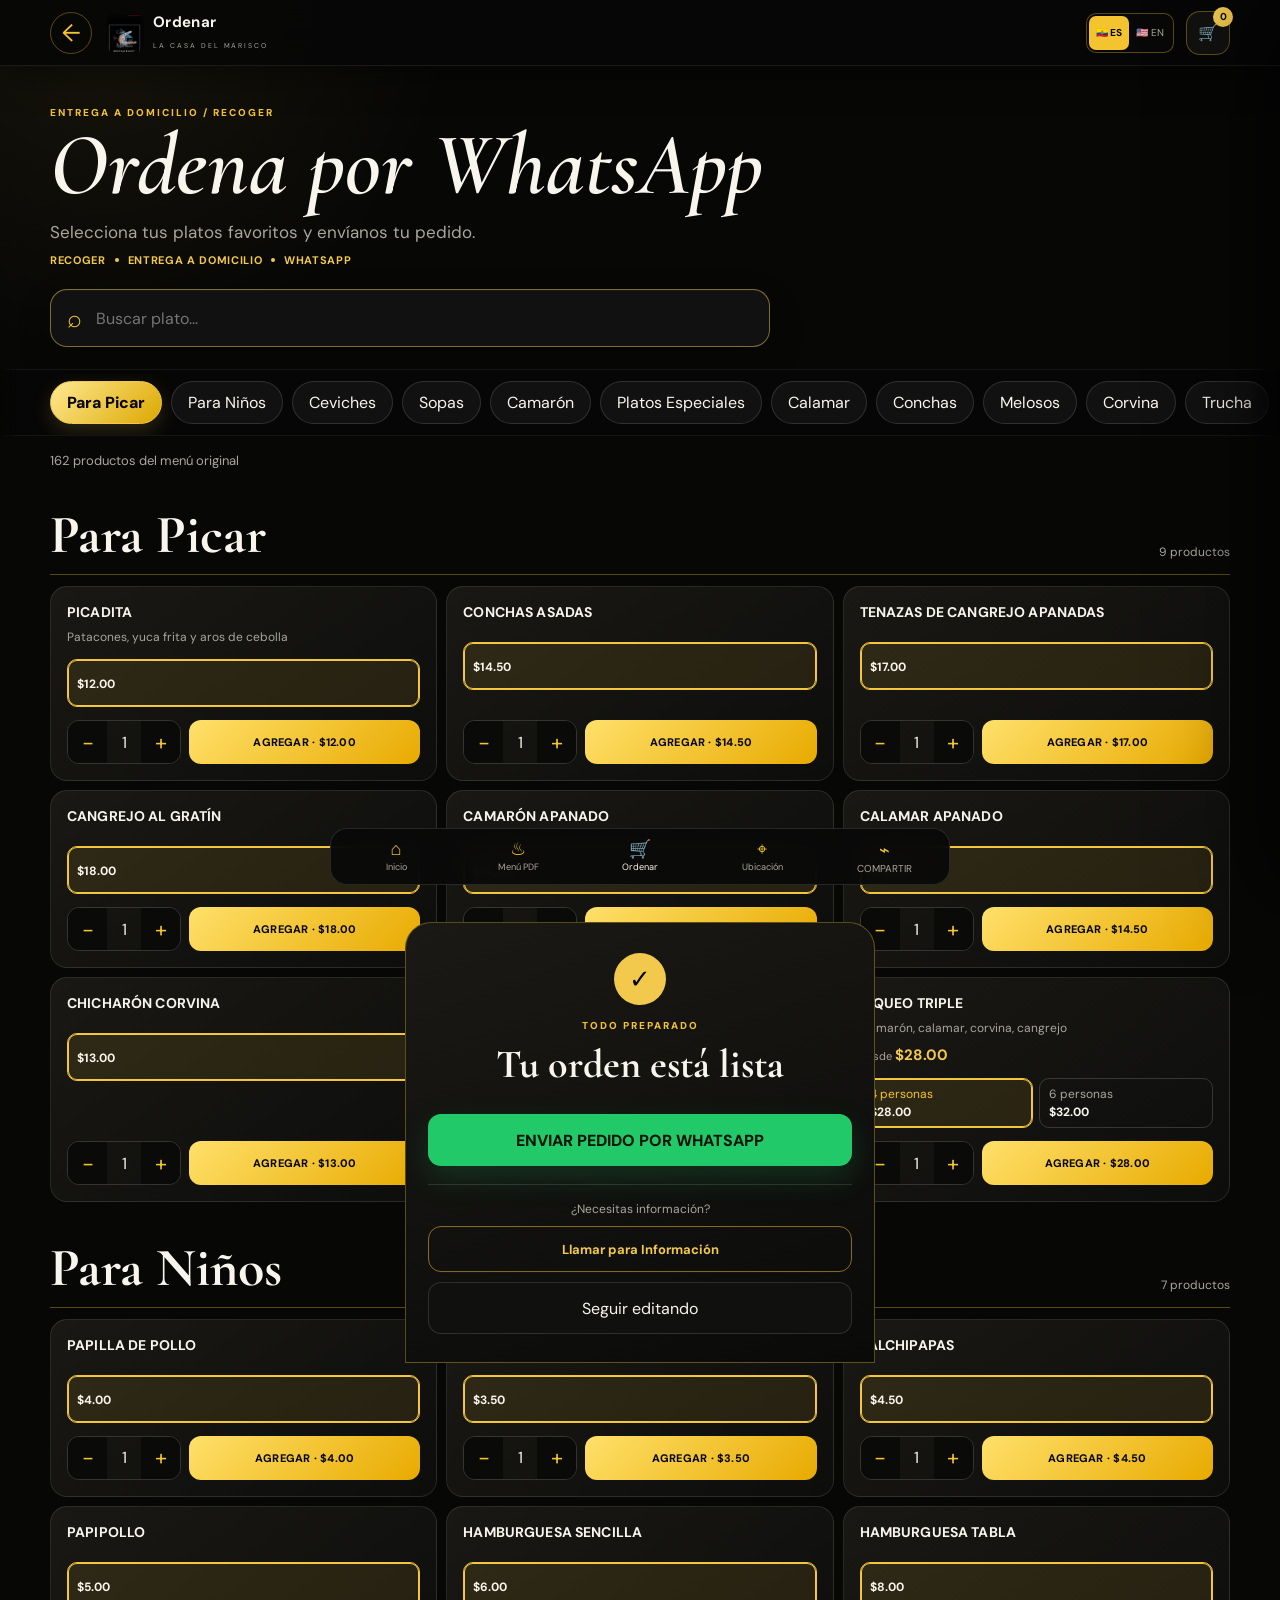
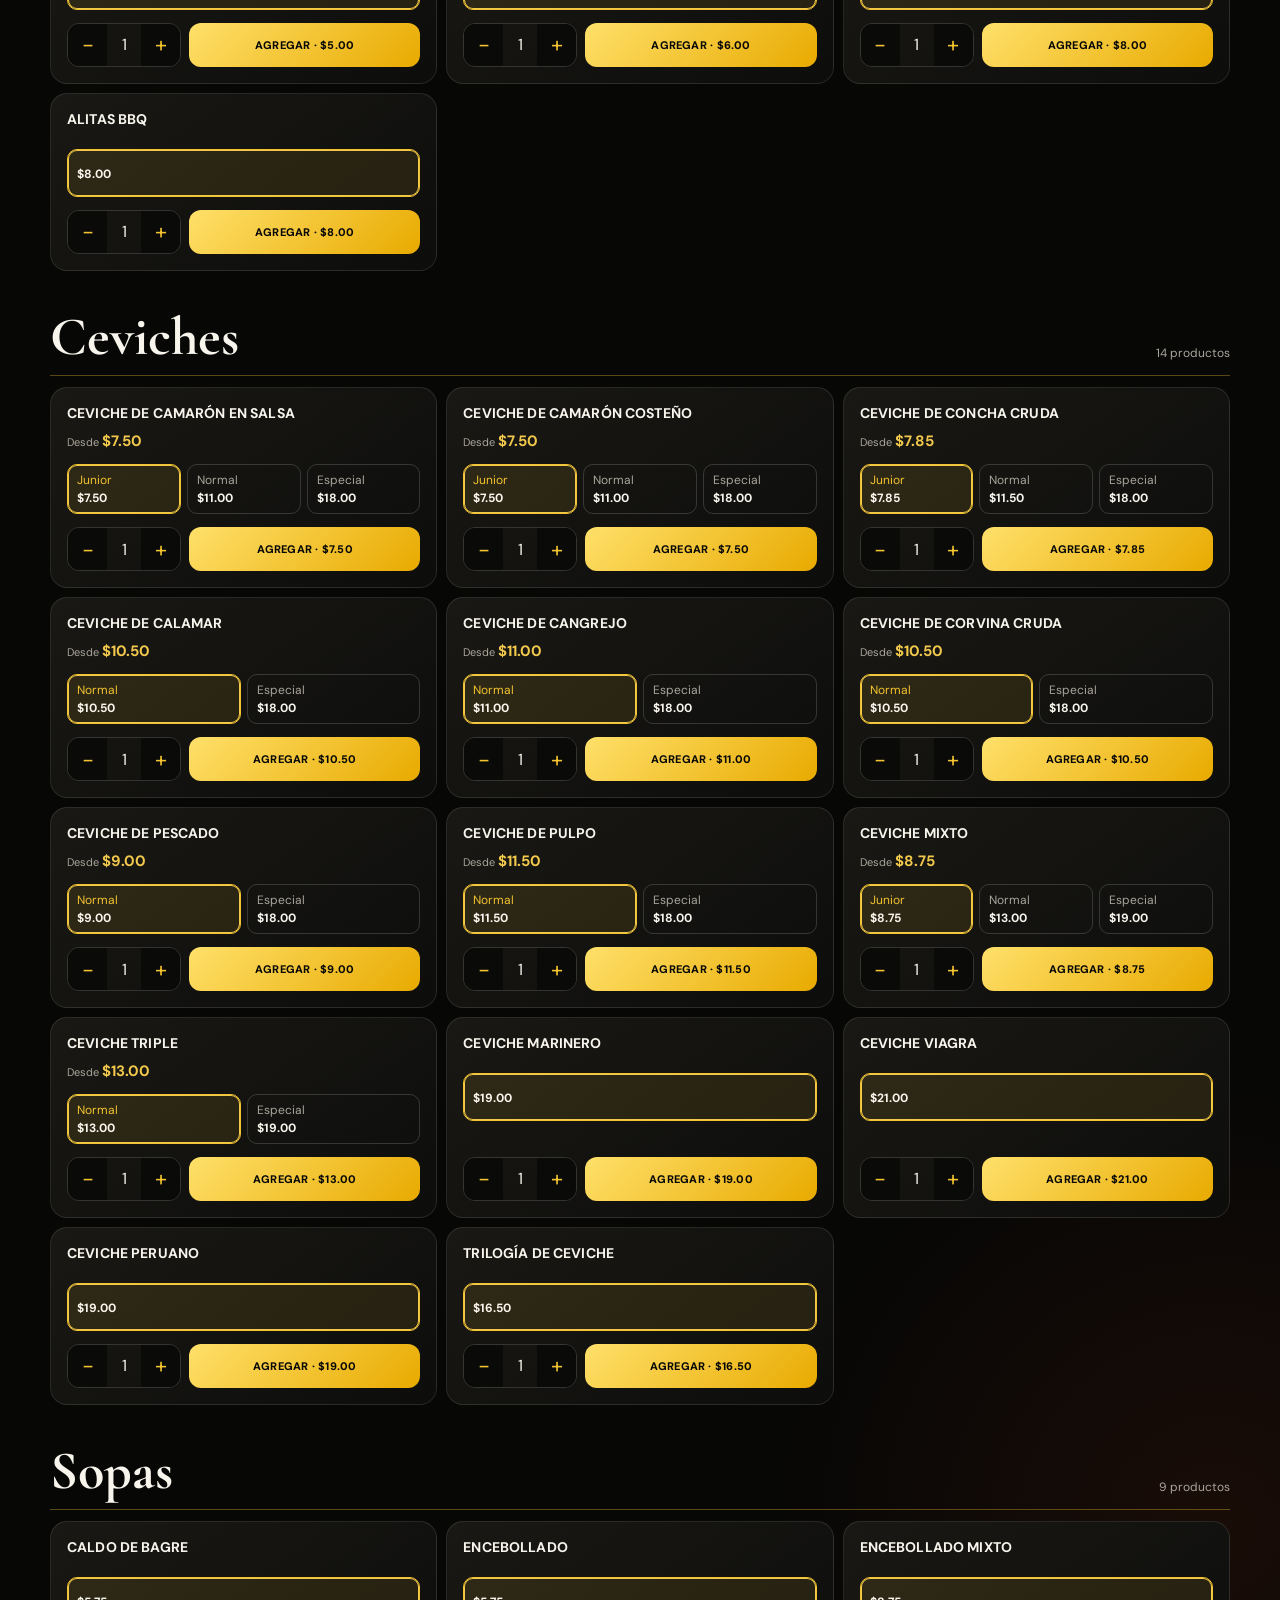
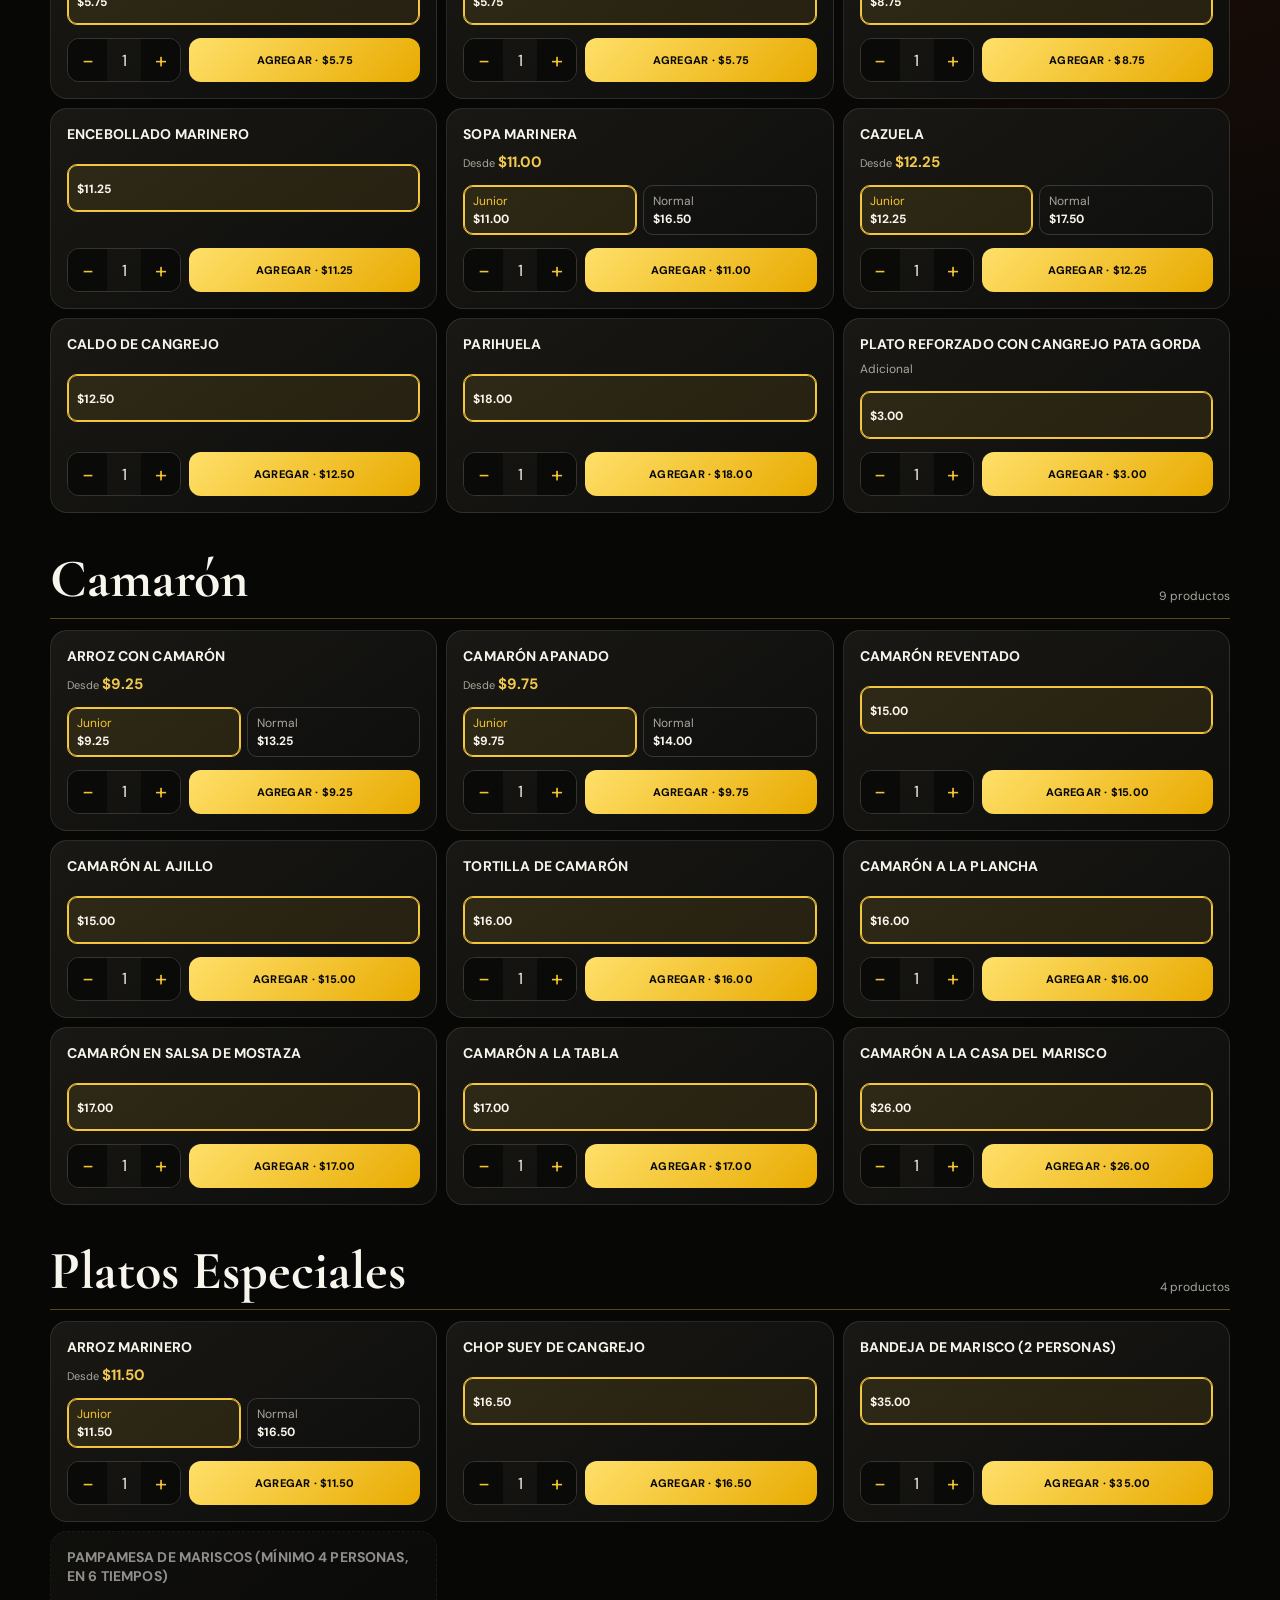
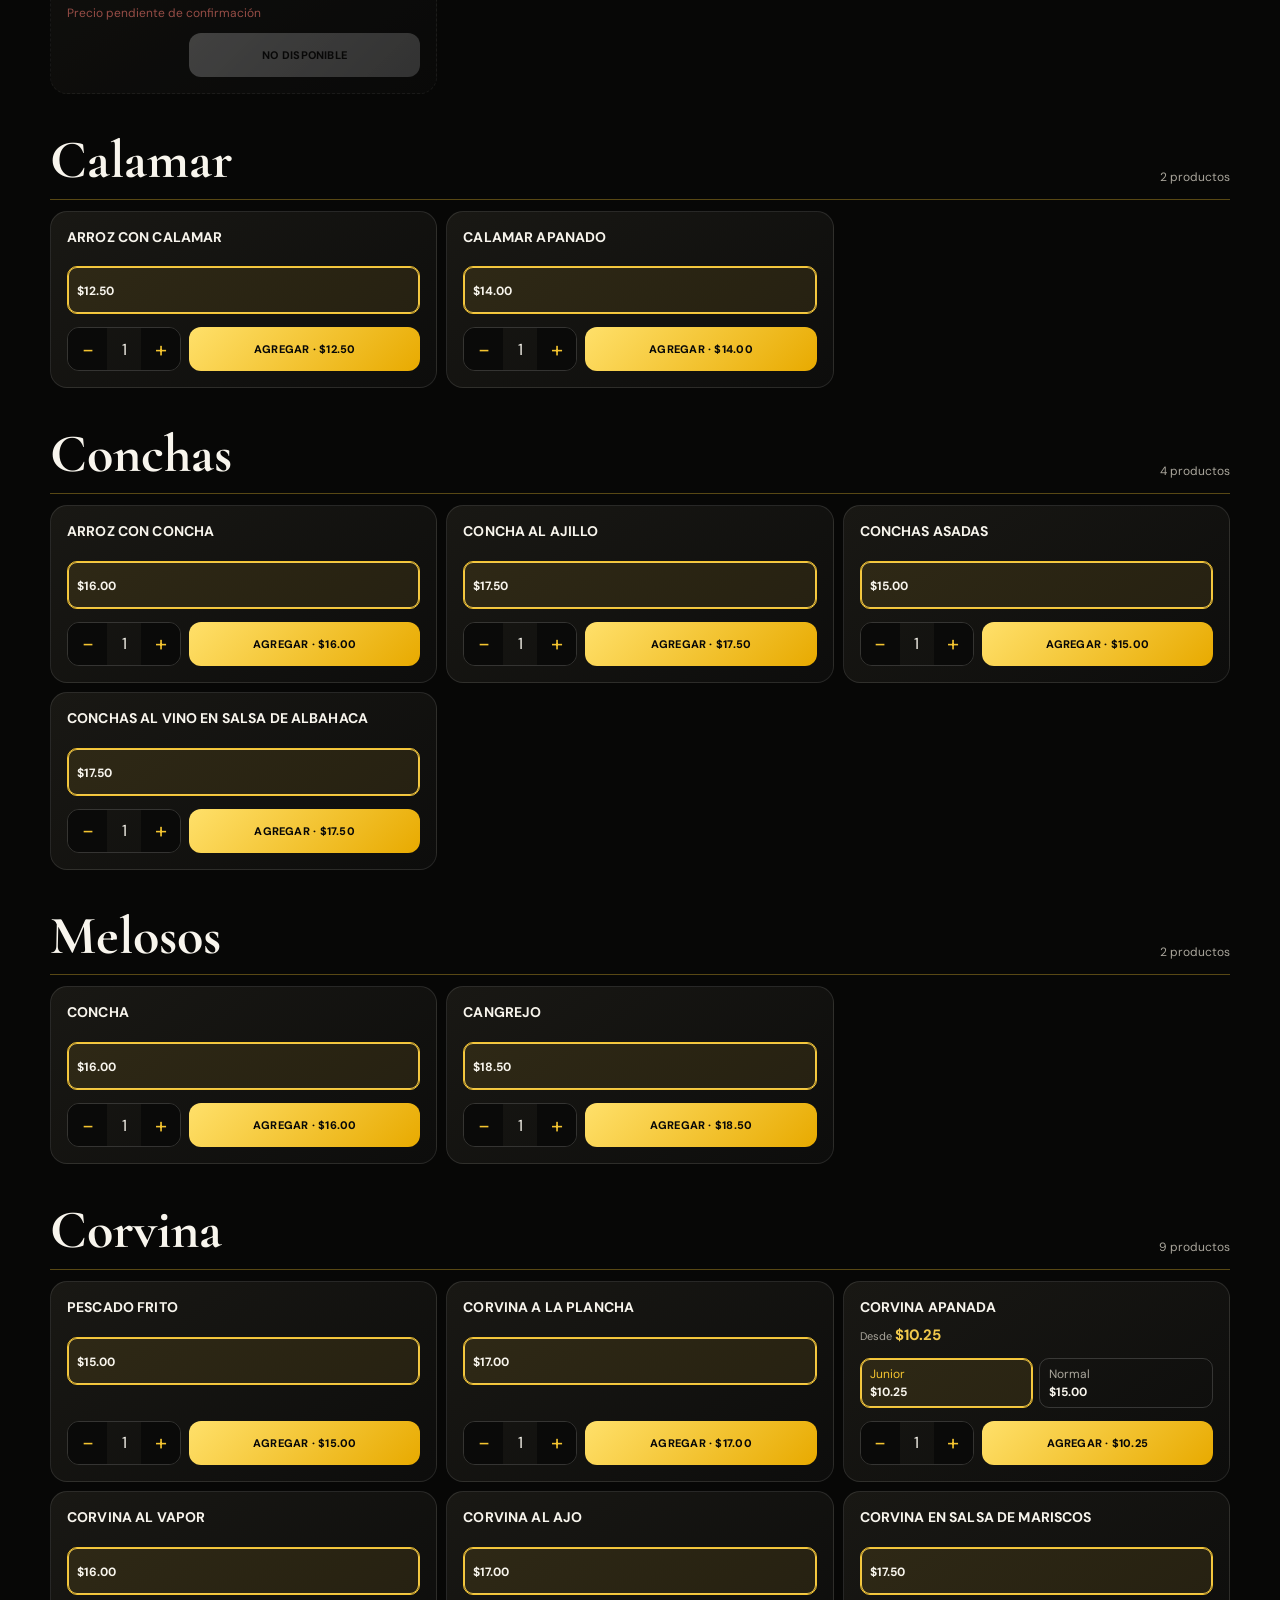
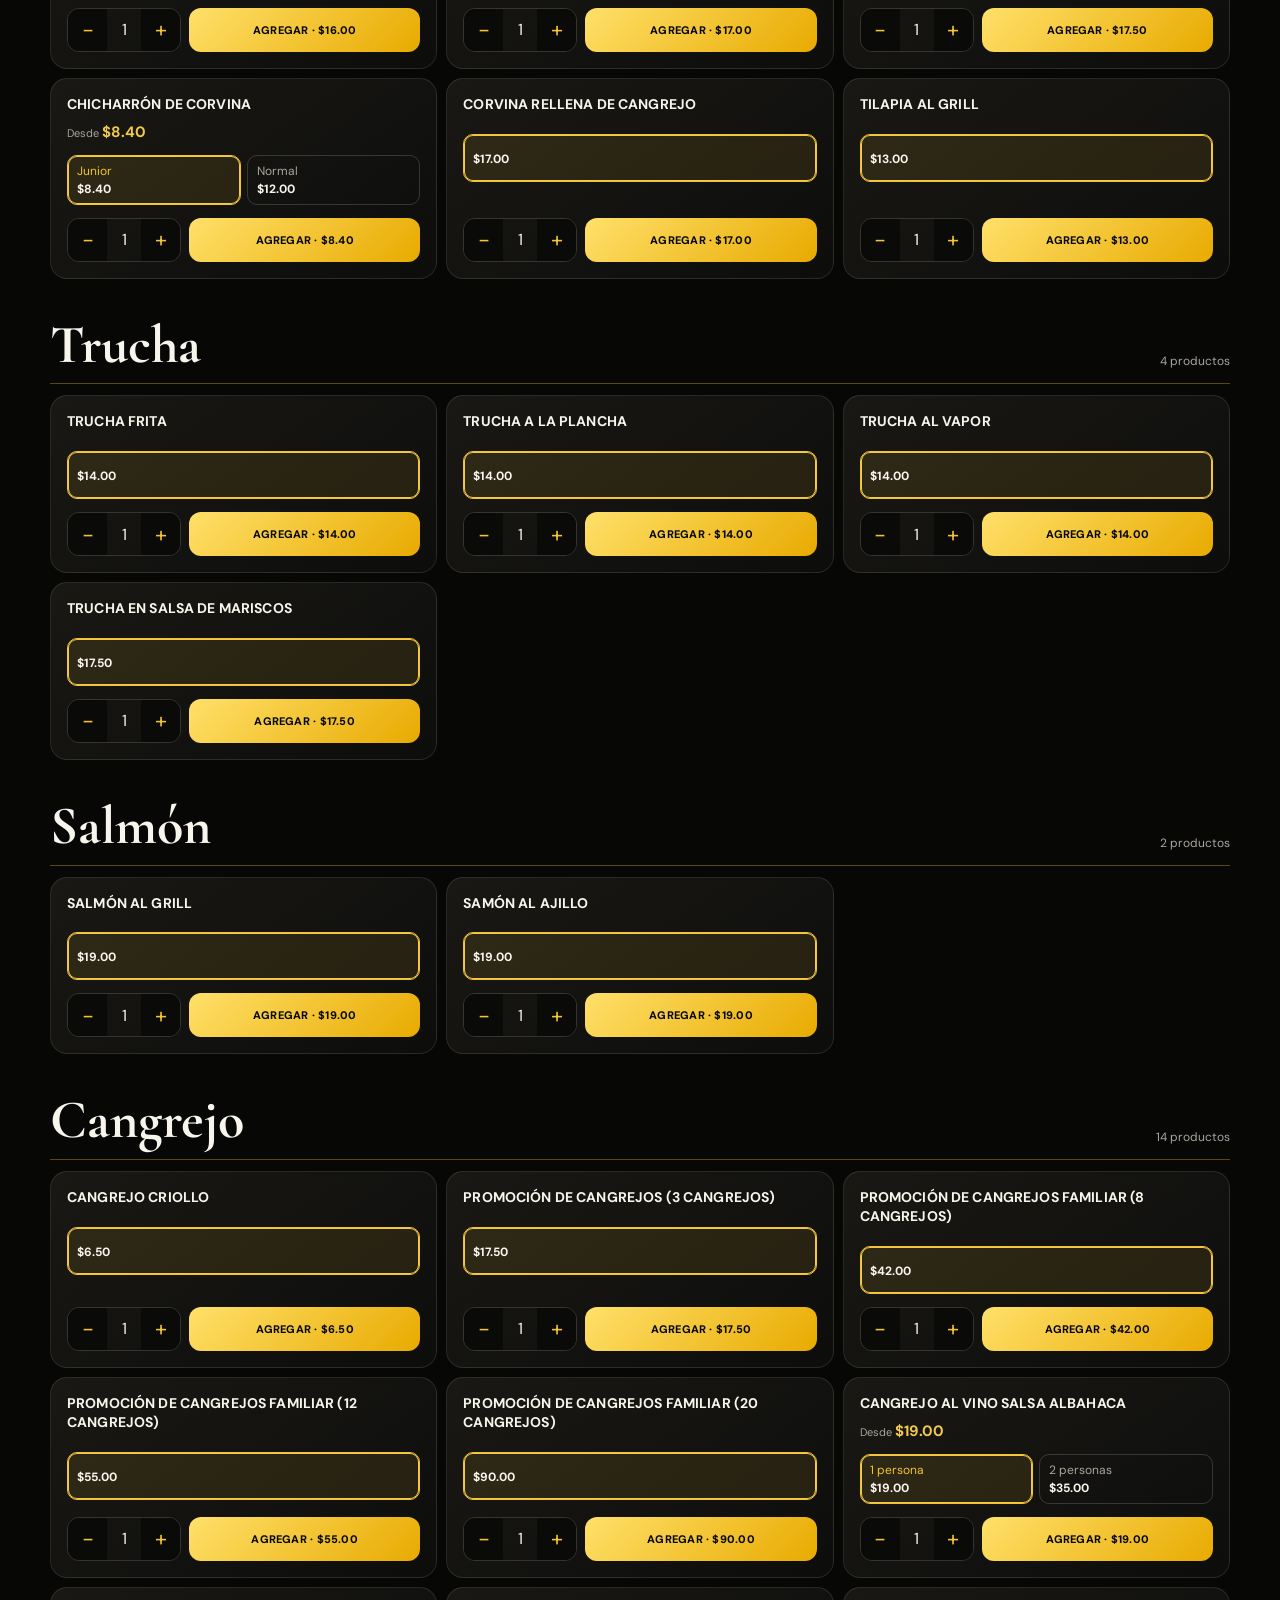
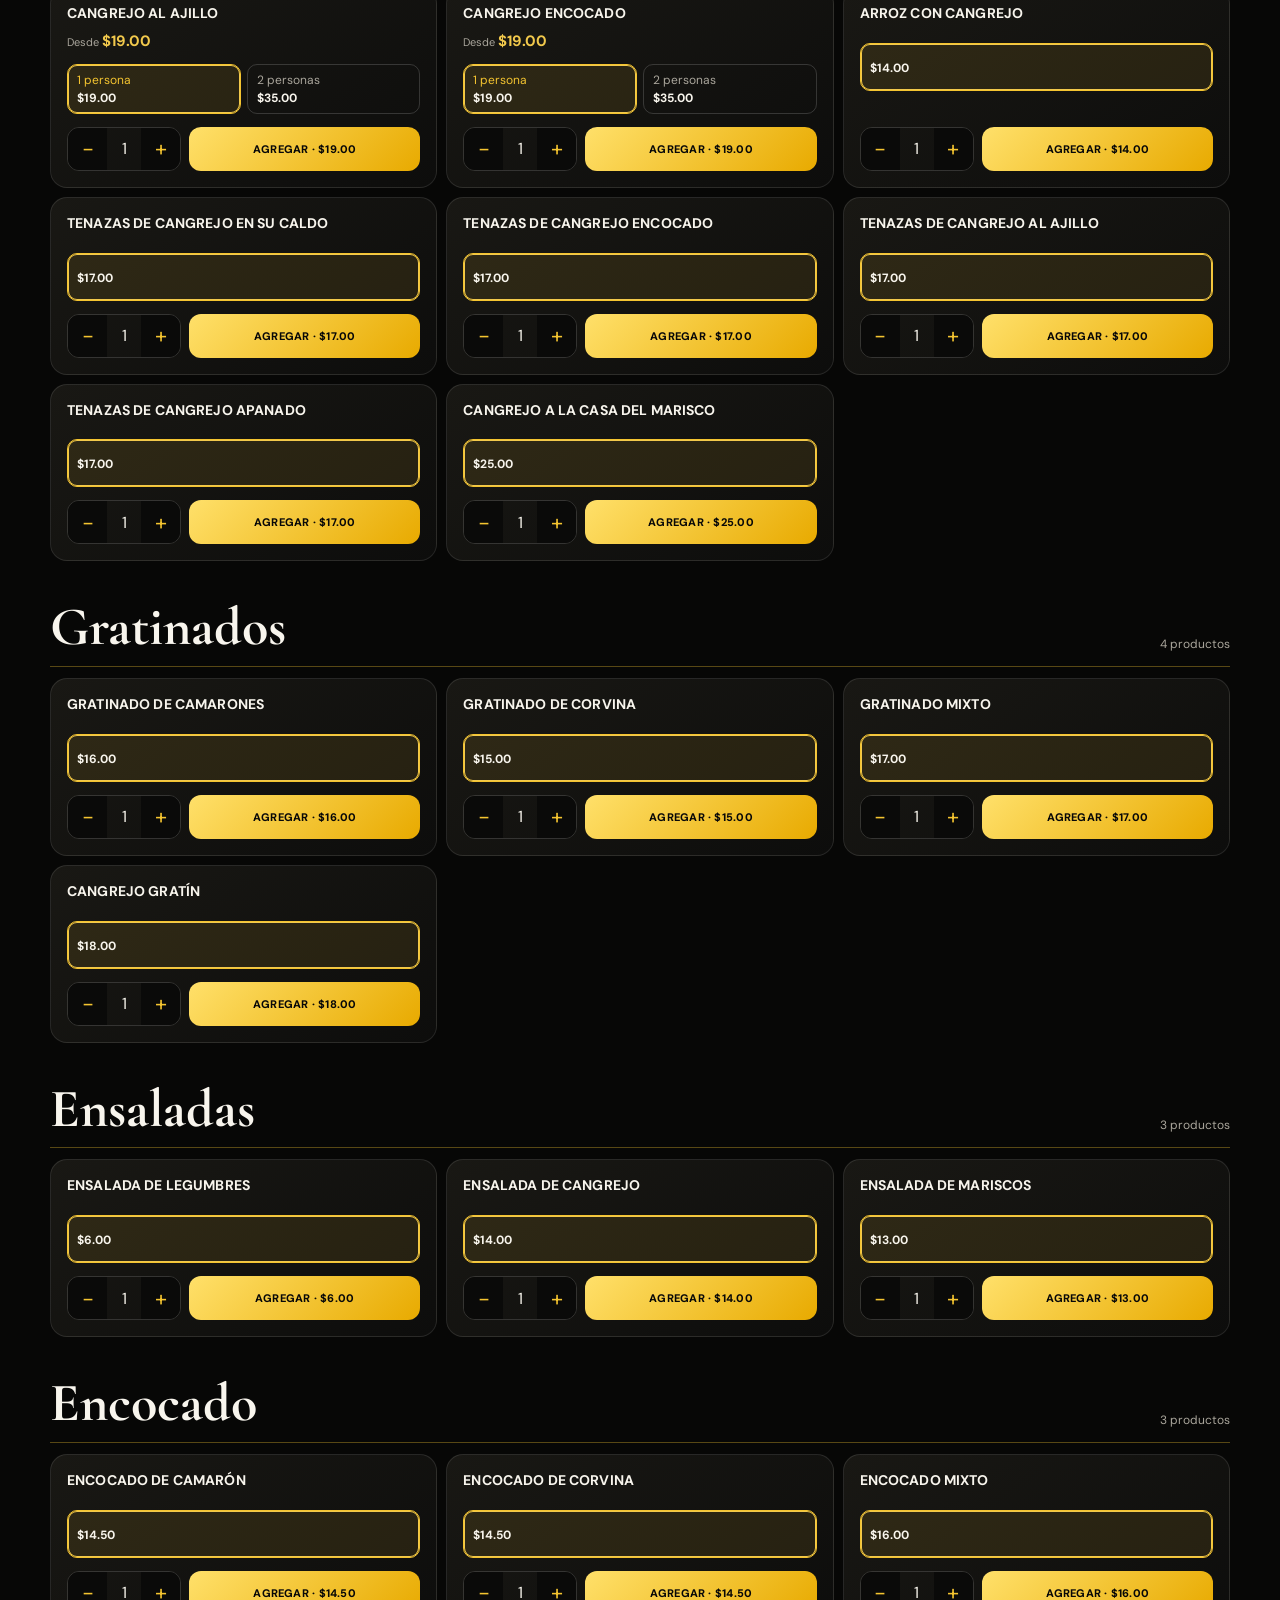
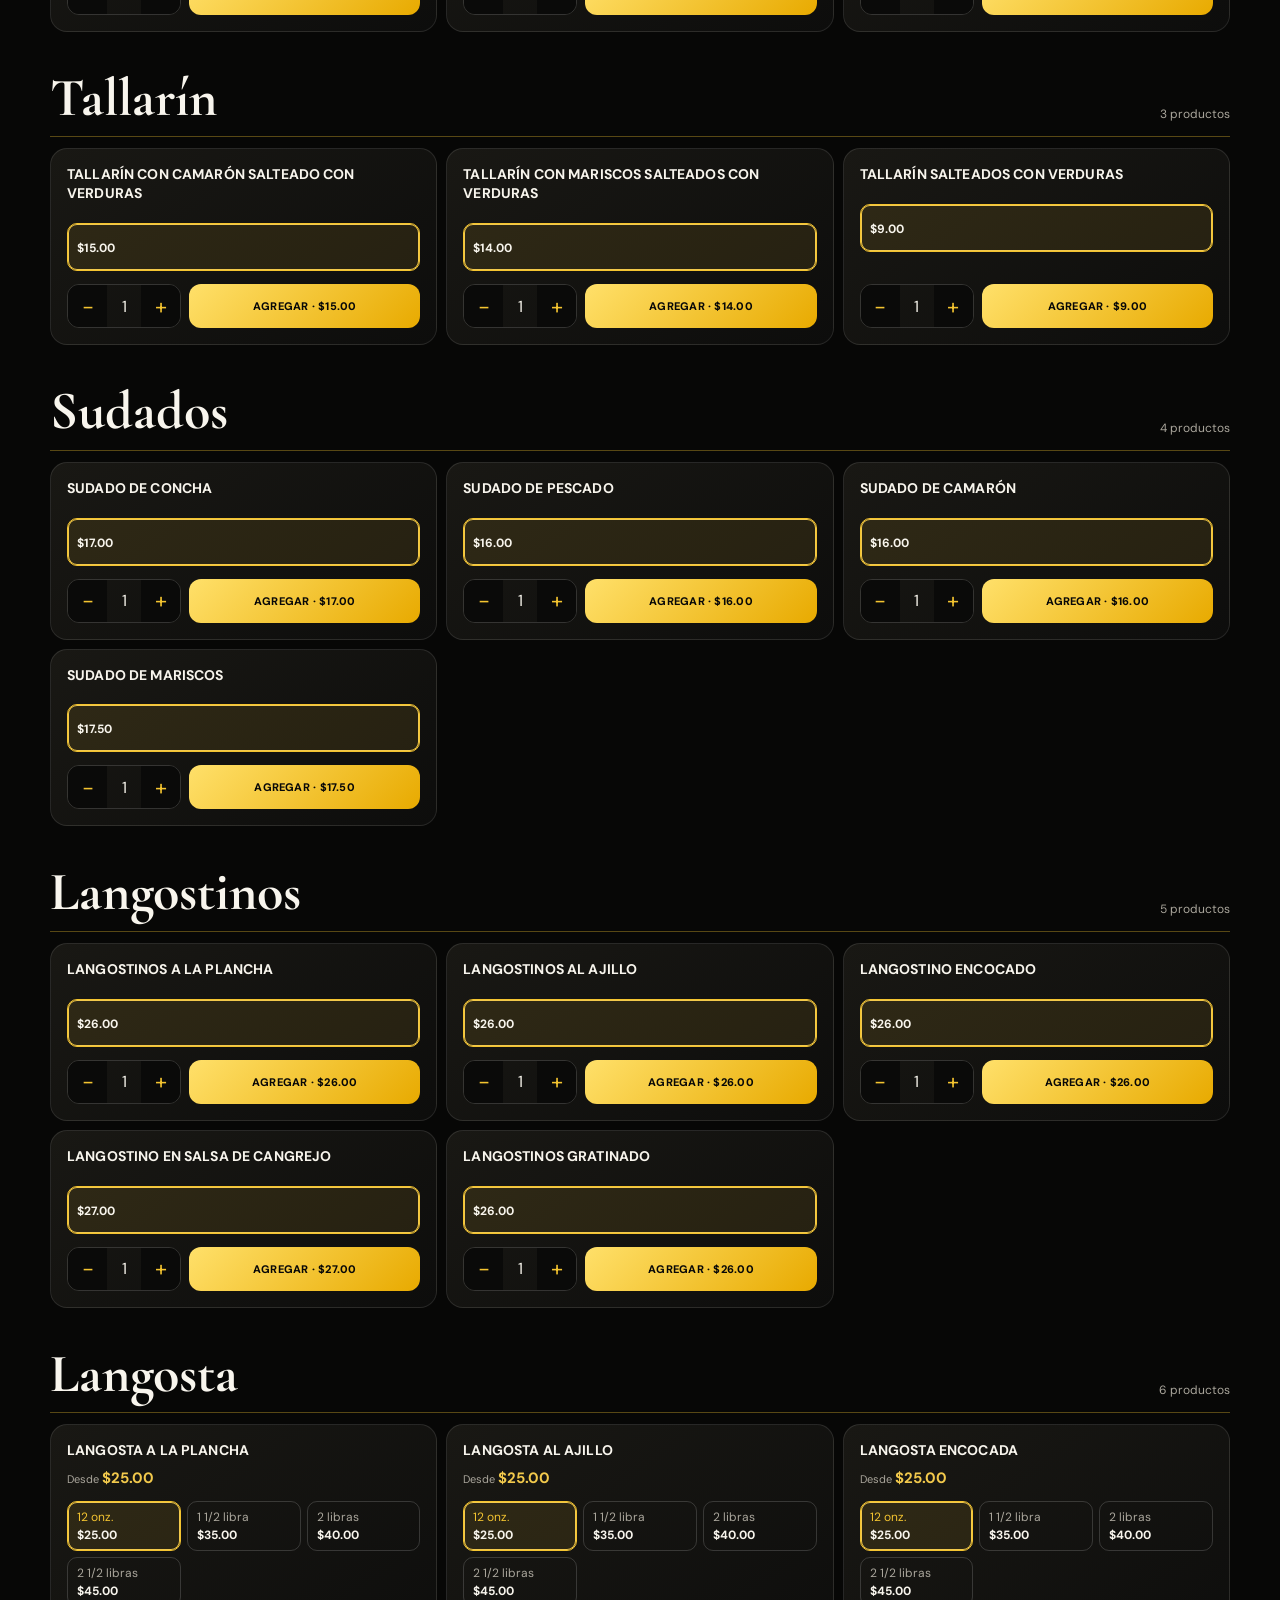
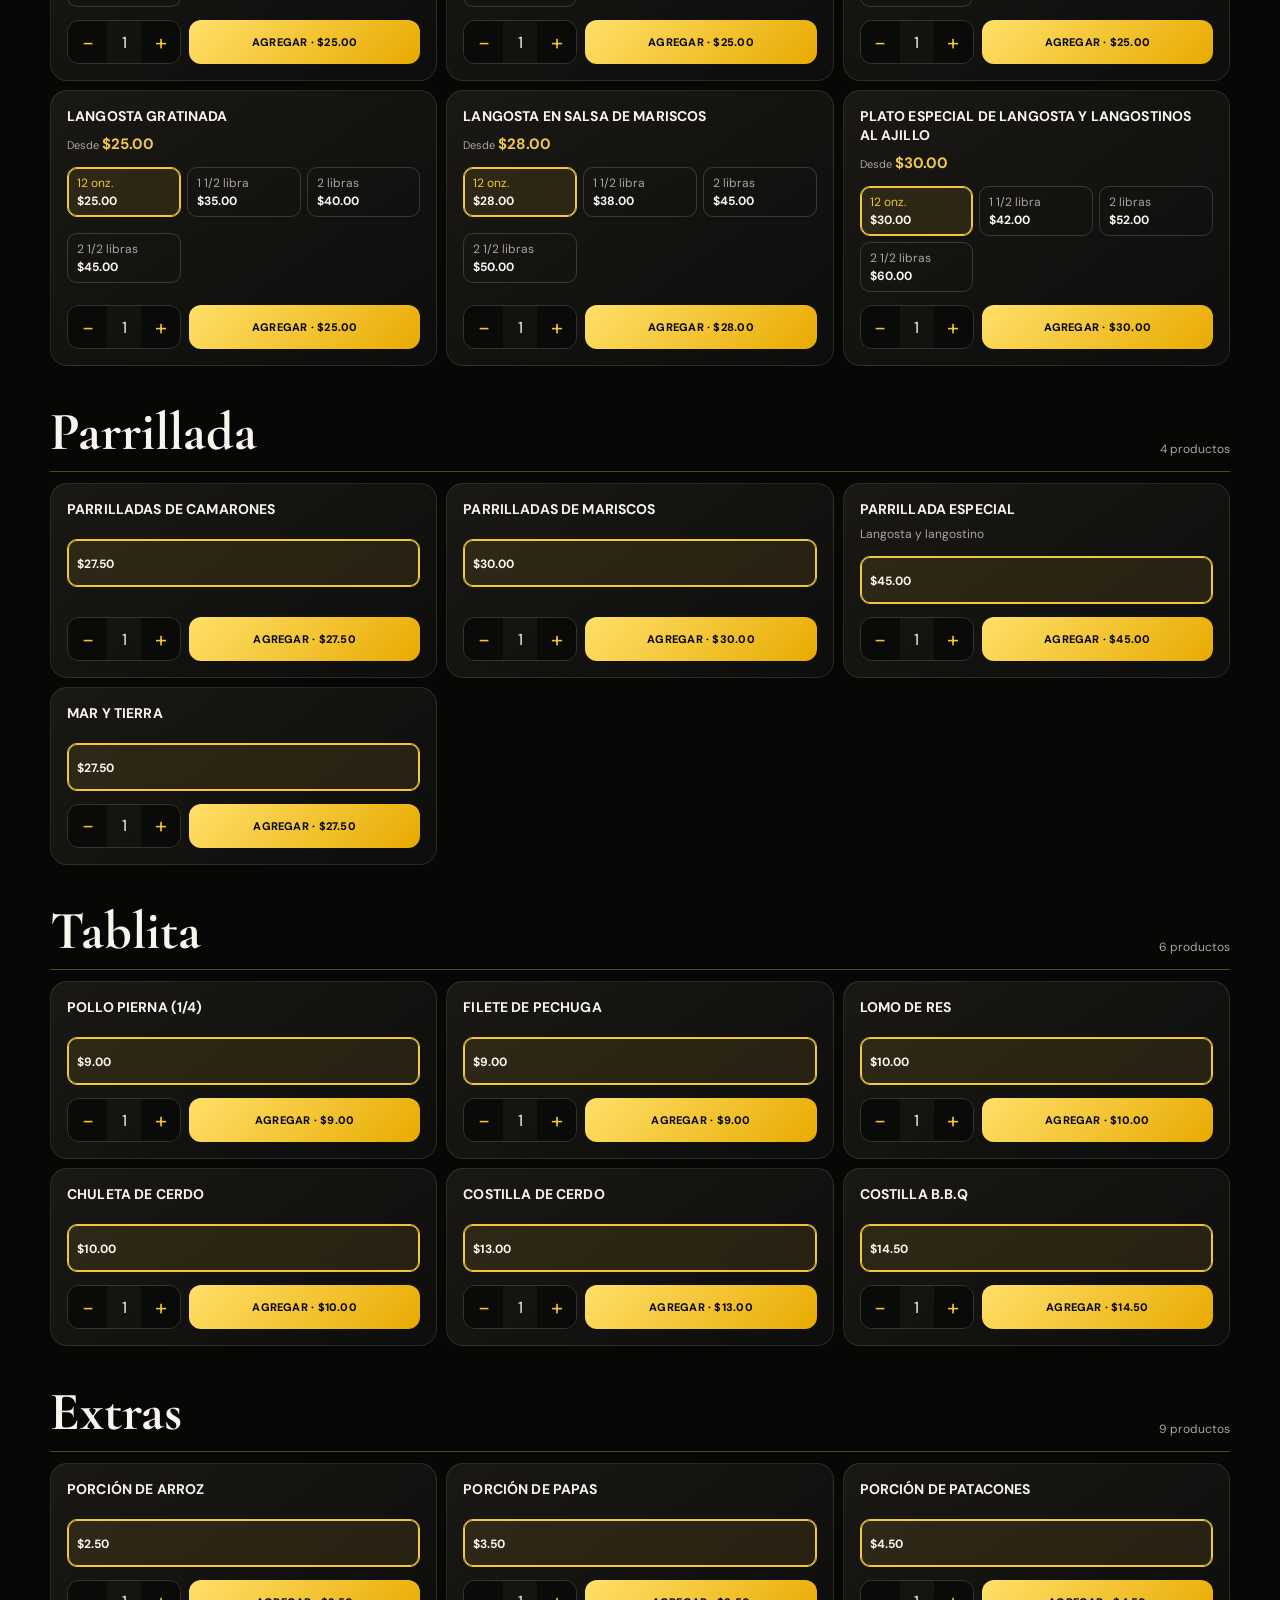
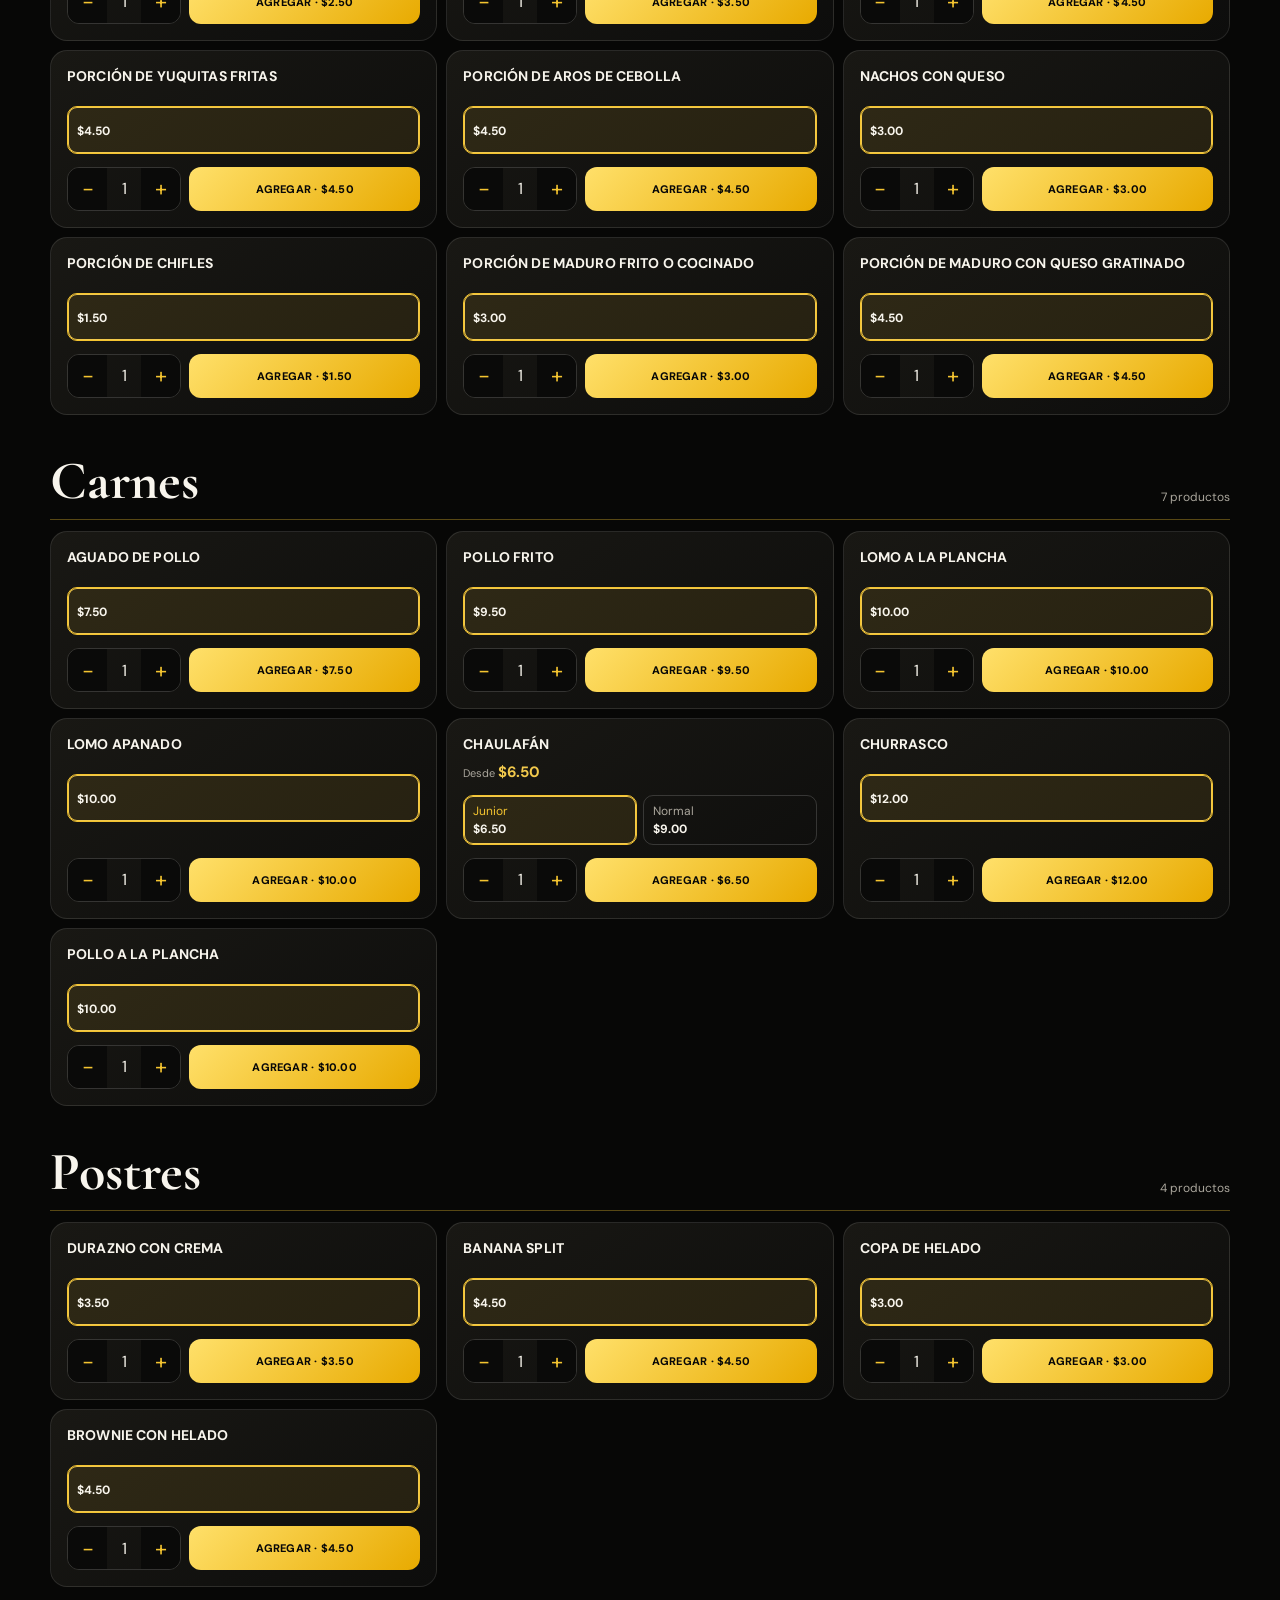
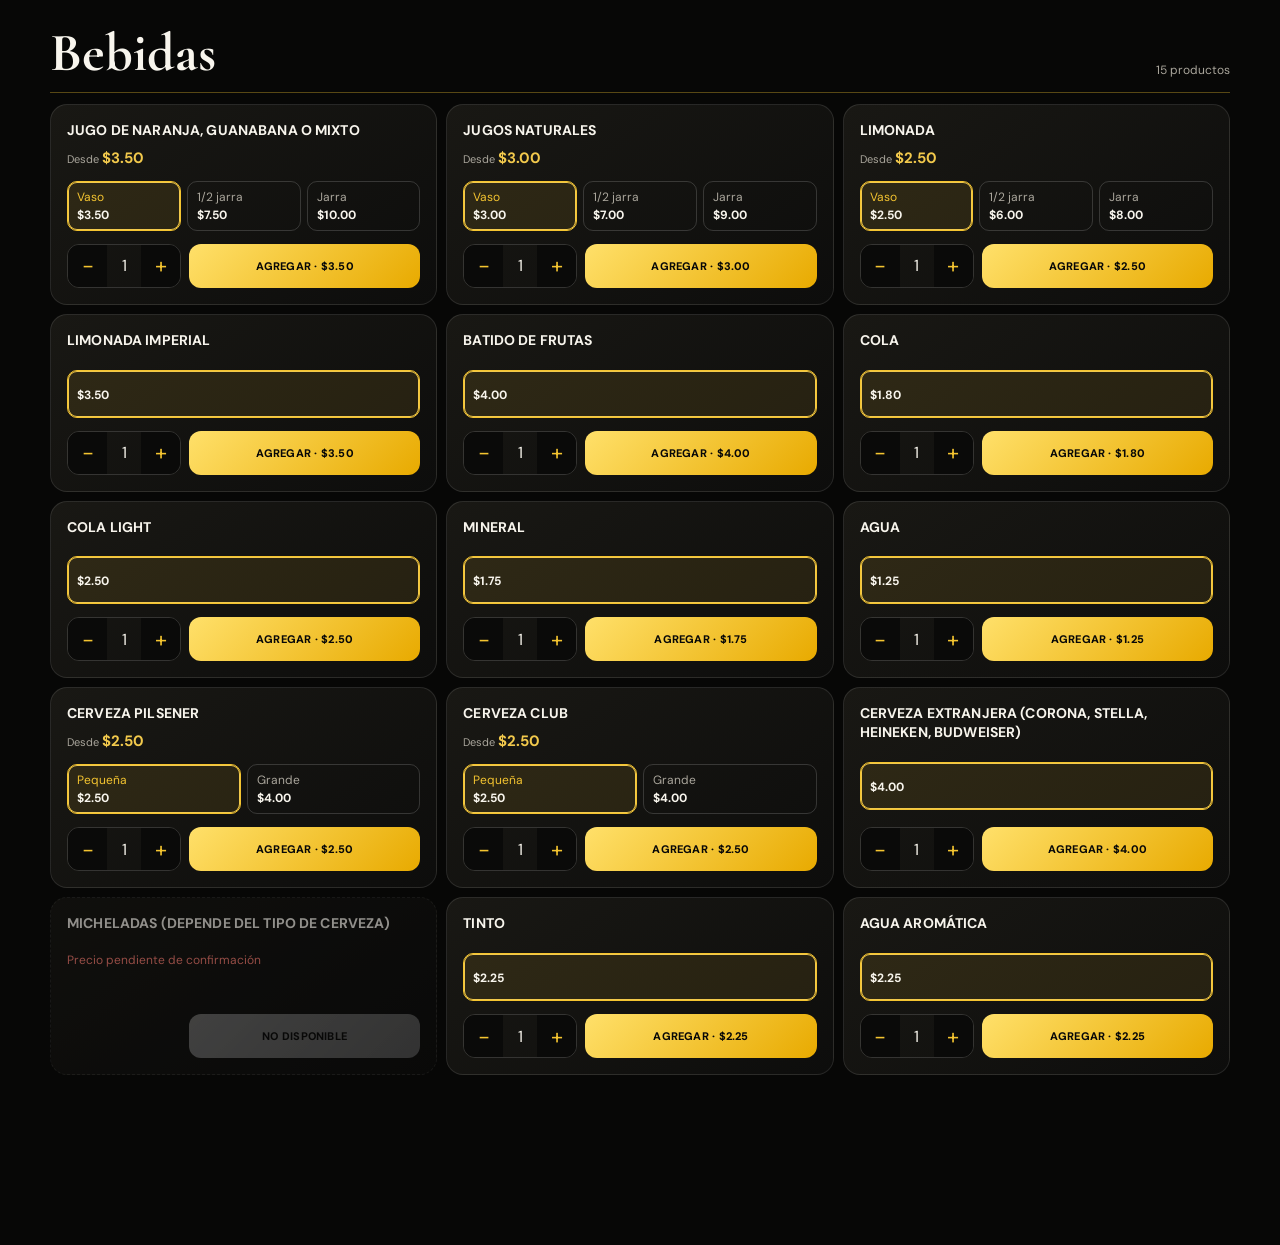
==== commit d3746991: "Fix bilingual ordering and contact details" ====
--- a/ordenar/index.html
+++ b/ordenar/index.html
@@ -26,7 +26,7 @@
         <p class="eyebrow" data-i18n="deliveryPickup">Delivery / Pickup</p>
         <h1 data-i18n="orderTitle">Ordena por WhatsApp</h1>
         <p data-i18n="orderIntro">Selecciona tus platos favoritos y envíanos tu pedido.</p>
-        <div class="service-pills"><span>Pickup</span><i></i><span>Delivery</span><i></i><span>WhatsApp</span></div>
+        <div class="service-pills"><span data-i18n="pickup">Recoger</span><i></i><span data-i18n="delivery">Entrega a domicilio</span><i></i><span>WhatsApp</span></div>
         <label class="search-field" for="dish-search"><span aria-hidden="true">⌕</span><input id="dish-search" type="search" placeholder="Buscar plato..." data-i18n-placeholder="searchPlaceholder" autocomplete="off" /><button type="button" id="clear-search" aria-label="Limpiar búsqueda" data-i18n-aria="clearSearch" hidden>×</button></label>
       </section>
 
@@ -50,11 +50,13 @@
         <div class="form-section-title"><span>1</span><div><h3 data-i18n="yourInfo">Tu información</h3><p data-i18n="identifyOrder">Datos para identificar tu pedido</p></div></div>
         <label for="customer-name"><span data-i18n="name">Nombre</span> <span>*</span></label>
         <input id="customer-name" name="name" autocomplete="name" required placeholder="Tu nombre" data-i18n-placeholder="yourName" />
+        <label for="customer-phone"><span data-i18n="phone">Teléfono</span> <span>*</span></label>
+        <input id="customer-phone" name="phone" type="tel" autocomplete="tel" required placeholder="Tu teléfono" data-i18n-placeholder="yourPhone" />
         <div class="form-section-title"><span>2</span><div><h3 data-i18n="receiveOrder">¿Cómo deseas recibir tu orden?</h3></div></div>
         <fieldset>
           <legend><span data-i18n="orderType">Tipo de orden</span> <span>*</span></legend>
-          <label class="radio-card"><input type="radio" name="orderType" value="Pickup" required /><span>🏪 Pickup</span></label>
-          <label class="radio-card"><input type="radio" name="orderType" value="Delivery" required /><span>🛵 Delivery</span></label>
+          <label class="radio-card"><input type="radio" name="orderType" value="Pickup" required /><span>🏪 <b data-i18n="pickup">Recoger</b></span></label>
+          <label class="radio-card"><input type="radio" name="orderType" value="Delivery" required /><span>🛵 <b data-i18n="delivery">Entrega a domicilio</b></span></label>
         </fieldset>
         <div id="delivery-field" hidden><label for="delivery-address"><span data-i18n="deliveryAddress">Dirección de entrega</span> <span>*</span></label><textarea id="delivery-address" rows="3" placeholder="Escribe la dirección completa" data-i18n-placeholder="fullAddress"></textarea></div>
         <label for="order-notes" data-i18n="restaurantNotes">Notas para el restaurante</label>
@@ -70,7 +72,9 @@
     <section class="confirm-sheet" id="confirm-sheet" role="dialog" aria-modal="true" aria-labelledby="confirm-title" aria-hidden="true">
       <span class="confirm-check">✓</span><p class="eyebrow" data-i18n="allReady">Todo preparado</p><h2 id="confirm-title" data-i18n="orderReady">Tu orden está lista</h2>
       <p id="confirm-summary"></p><strong id="confirm-total"></strong><p id="confirm-type"></p>
-      <button id="confirm-send" class="send-button" data-i18n="sendWhatsapp">Enviar por WhatsApp</button><button id="continue-editing" class="continue-button" data-i18n="continueEditing">Seguir editando</button>
+      <button id="confirm-send" class="send-button" data-i18n="sendWhatsapp">Enviar Pedido por WhatsApp</button>
+      <div class="information-contact"><p data-i18n="informationPrompt">¿Necesitas información?</p><a id="information-call" class="information-button" href="tel:+593986727442" data-i18n="callInformation">Llamar para Información</a></div>
+      <button id="continue-editing" class="continue-button" data-i18n="continueEditing">Seguir editando</button>
     </section>
 
     <nav class="bottom-nav" aria-label="Navegación inferior" data-i18n-aria="bottomNavigation">
--- a/ordenar/premium.css
+++ b/ordenar/premium.css
@@ -543,6 +543,32 @@
   color: var(--white);
 }
 
+.information-contact {
+  margin-top: 18px;
+  padding-top: 16px;
+  border-top: 1px solid rgba(255, 255, 255, 0.12);
+}
+
+.information-contact p {
+  margin: 0 0 9px;
+  color: var(--muted);
+  font-size: 12px;
+}
+
+.information-button {
+  display: grid;
+  place-items: center;
+  width: 100%;
+  min-height: 46px;
+  border: 1px solid rgba(244, 196, 48, 0.52);
+  border-radius: 13px;
+  background: transparent;
+  color: var(--premium-gold);
+  font-size: 13px;
+  font-weight: 700;
+  text-decoration: none;
+}
+
 @media (max-width: 650px) {
   .cart-drawer {
     top: auto;
